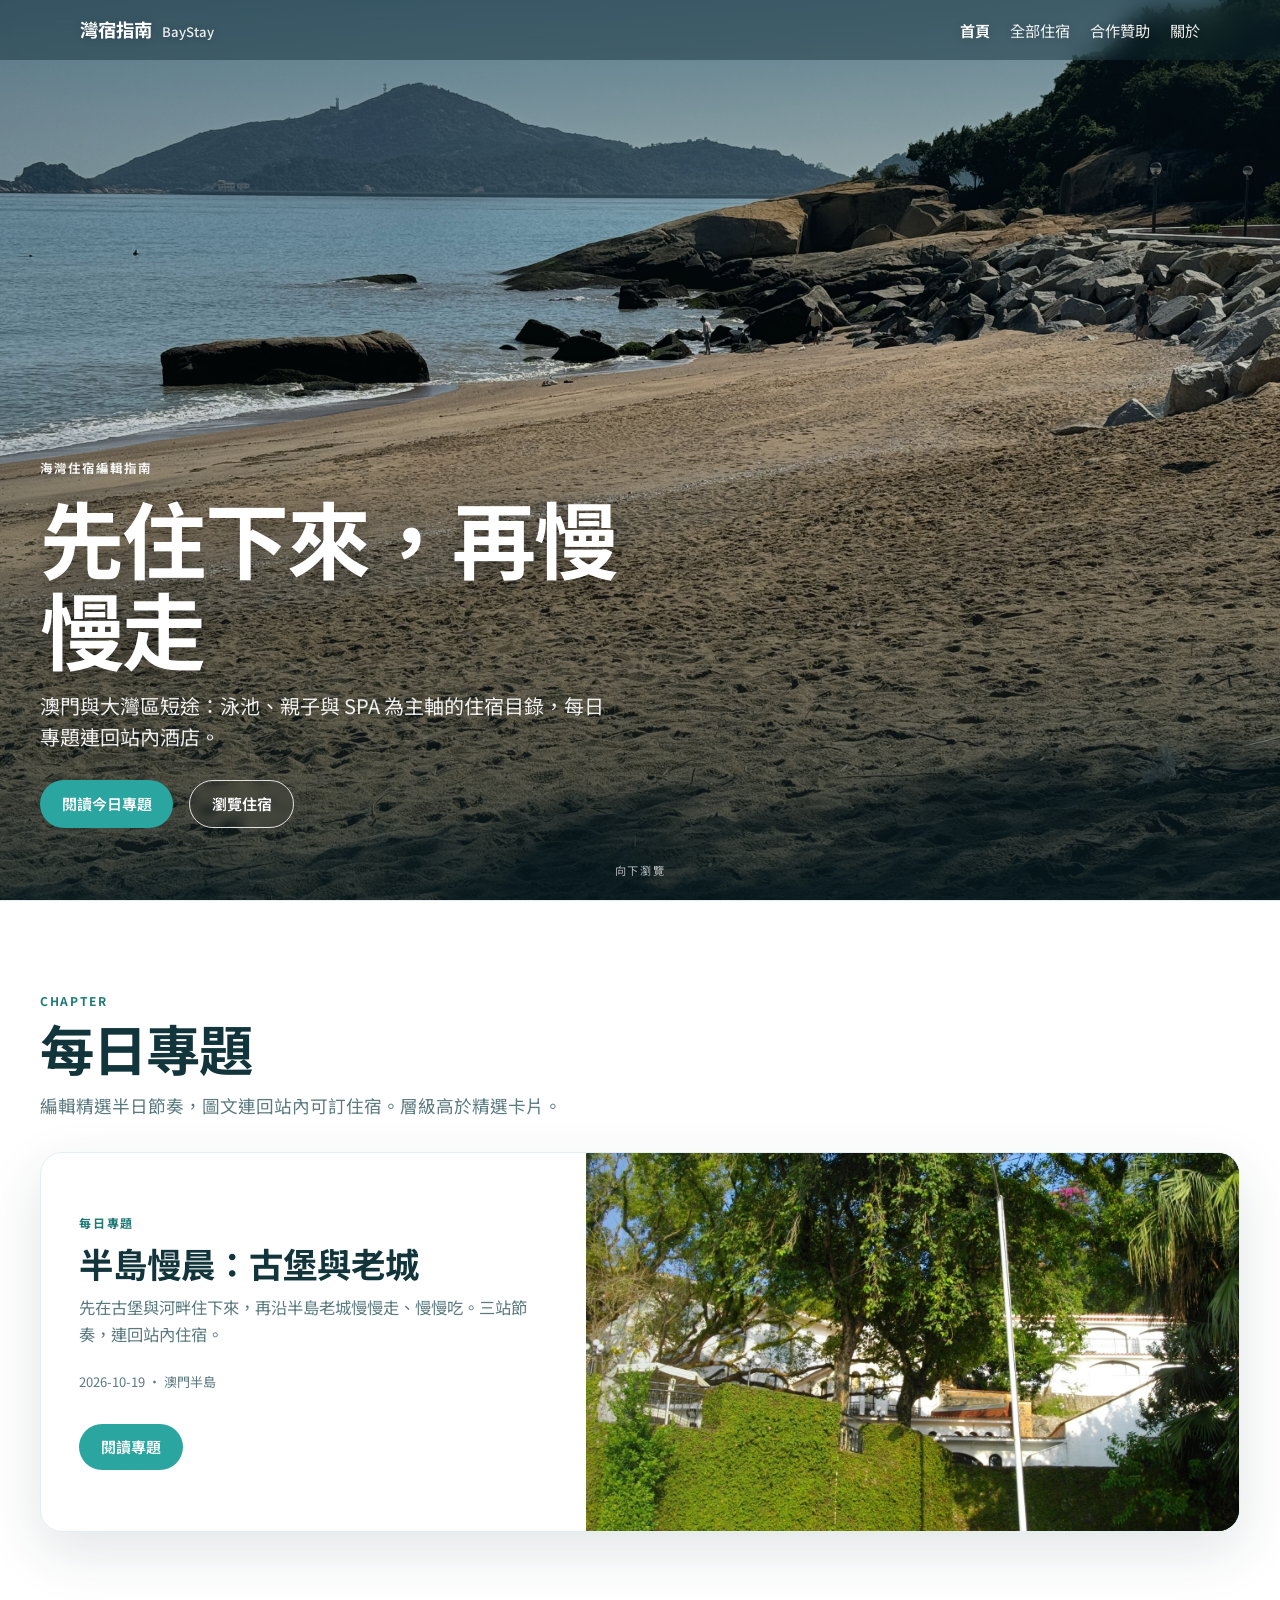
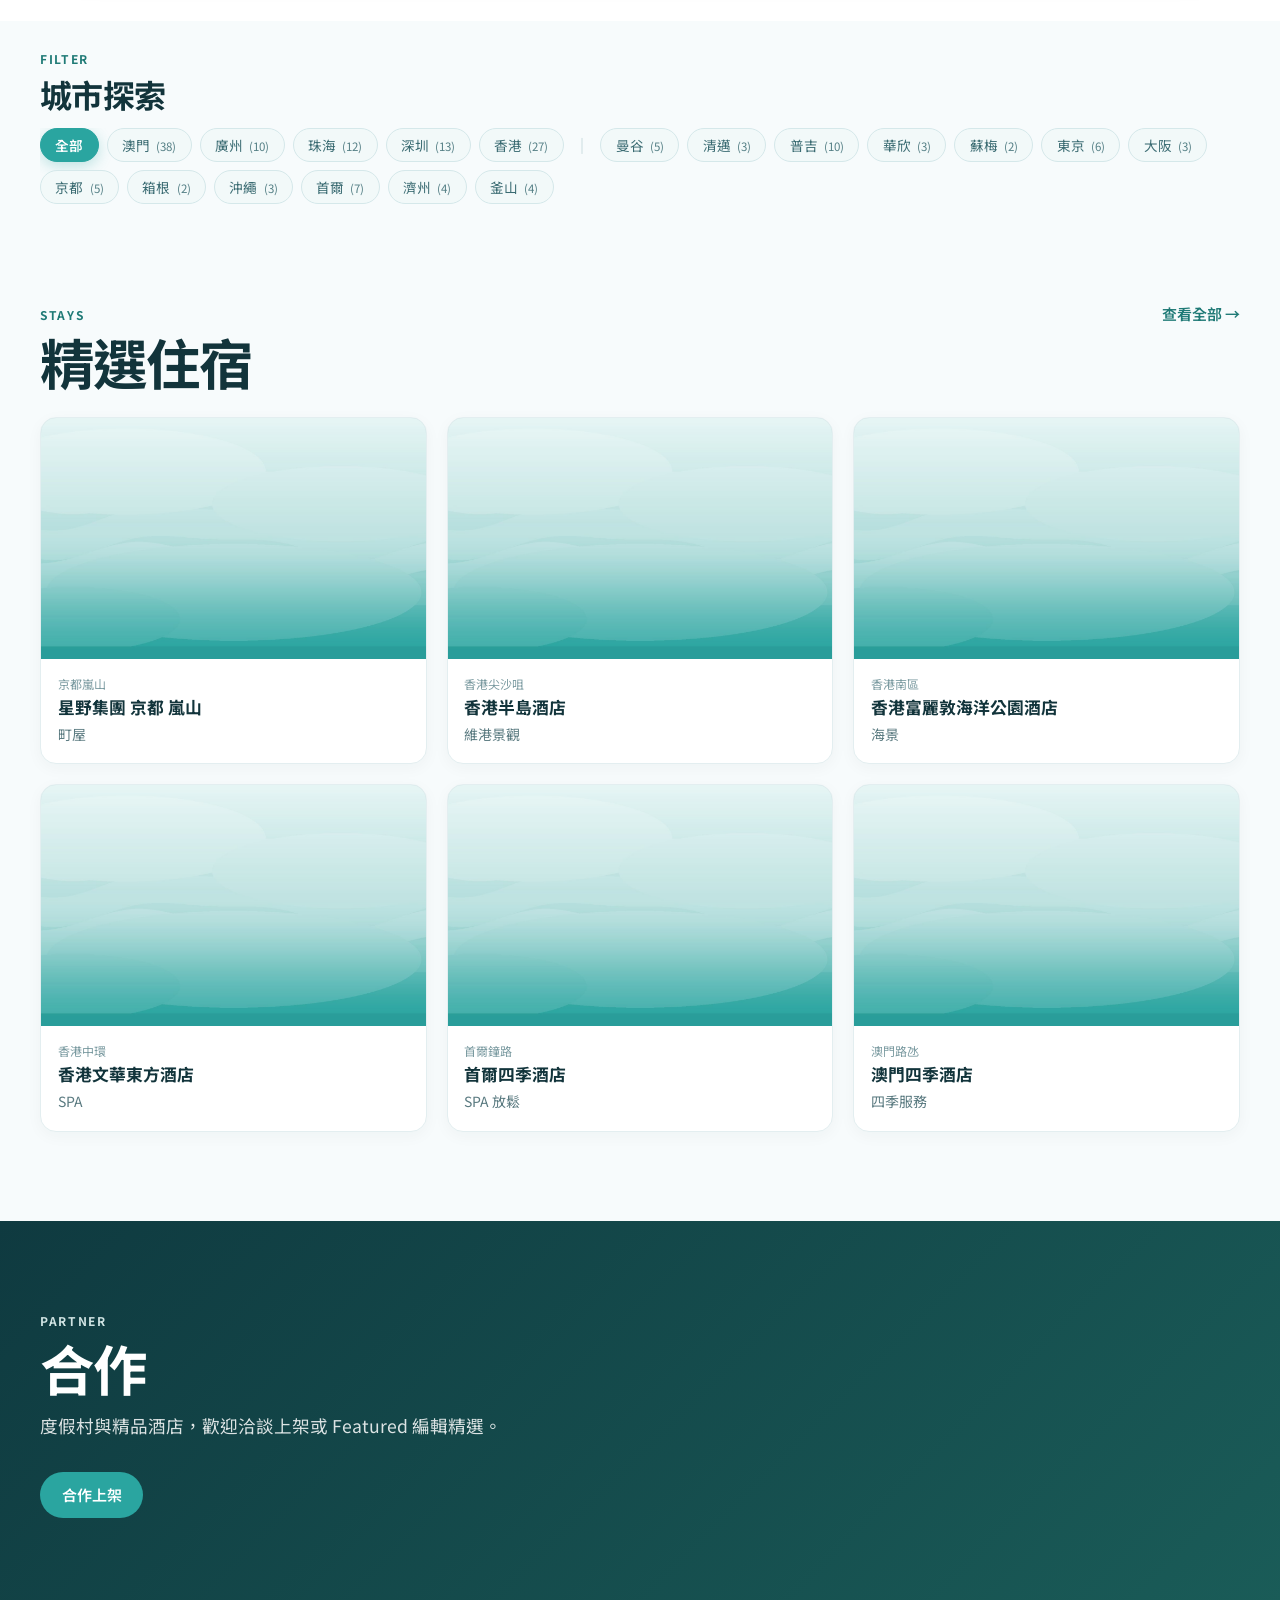
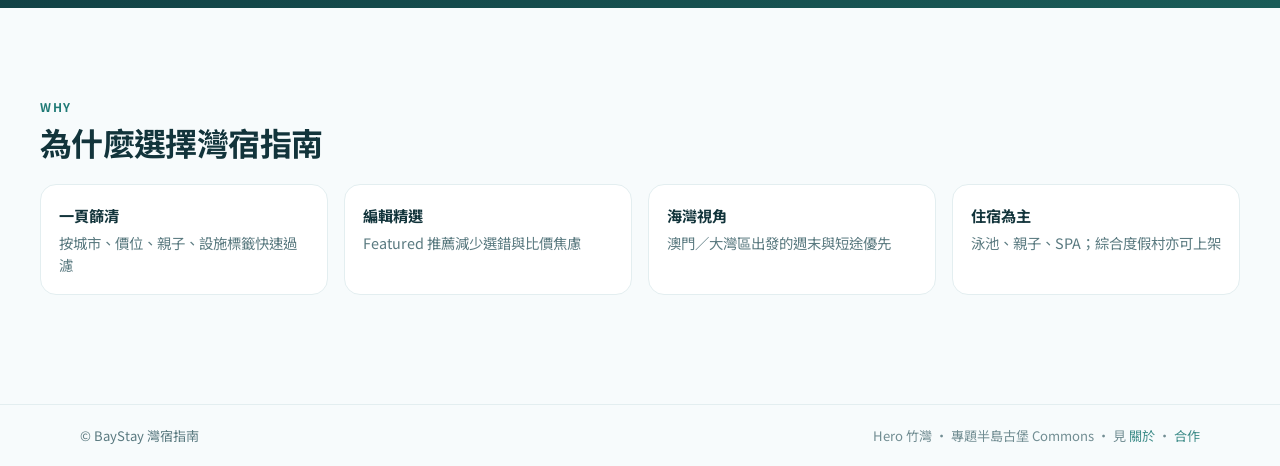
==== baystay/index.html @ 58284ced "baystay: peninsula slow morning daily topic (CACHE 20261019p) Point the homepage daily topic at the " ====
<!DOCTYPE html>
<html lang="zh-Hant">
<head>
  <meta charset="utf-8" />
  <meta name="viewport" content="width=device-width, initial-scale=1" />
  <title>灣宿指南 BayStay｜從海灣出發，住進亞洲的清涼</title>
  <meta name="description" content="大灣區與亞洲熱門度假村／酒店目錄。聚焦泳池、親子、SPA 與放鬆。每日專題連回站內住宿。" />
  <link rel="stylesheet" href="assets/style.css?v=20261019p" />
</head>
<body>
  <!-- LN editorial v1 · design/ln-editorial-v1 · Soft PASS stack 0.92/0.93/0.94 · no preview banner -->

  <header class="site-header site-header--hero">
    <div class="wrap inner">
      <a class="logo" href="index.html">灣宿指南 <span>BayStay</span></a>
      <nav class="nav" aria-label="主導航">
        <a class="active" href="index.html">首頁</a>
        <a href="listings.html">全部住宿</a>
        <a href="partner.html">合作贊助</a>
        <a href="about.html">關於</a>
      </nav>
    </div>
  </header>

  <main>
    <!-- 1. Full-bleed Hero · 竹灣 hero-home.jpg -->
    <section class="ln-hero" aria-label="首頁 Hero">
      <div class="inner">
        <p class="eyebrow">海灣住宿編輯指南</p>
        <h1>先住下來，再慢慢走</h1>
        <p class="sub">澳門與大灣區短途：泳池、親子與 SPA 為主軸的住宿目錄，每日專題連回站內酒店。</p>
        <div class="ctas">
          <a class="btn-primary" href="#daily-topic">閱讀今日專題</a>
          <a class="btn-ghost-light" href="listings.html">瀏覽住宿</a>
        </div>
      </div>
      <span class="scroll-hint" aria-hidden="true">向下瀏覽</span>
    </section>

    <!-- 2. 每日專題 — larger than Featured · peninsula fort media -->
    <section class="ln-chapter chapter-topic motion-reveal" id="daily-topic" aria-label="每日專題">
      <div class="wrap-ln">
        <p class="chapter-kicker">CHAPTER</p>
        <h2 class="chapter-title">每日專題</h2>
        <p class="chapter-lead">編輯精選半日節奏，圖文連回站內可訂住宿。層級高於精選卡片。</p>
        <a class="topic-stage" href="features/2026-10-19-peninsula-slow-morning.html">
          <div class="copy">
            <p class="eyebrow">每日專題</p>
            <h3>半島慢晨：古堡與老城</h3>
            <p class="lead">先在古堡與河畔住下來，再沿半島老城慢慢走、慢慢吃。三站節奏，連回站內住宿。</p>
            <p class="meta">2026-10-19 · 澳門半島</p>
            <div class="cta-row"><span class="btn-primary" style="pointer-events:none">閱讀專題</span></div>
          </div>
          <div class="media" role="img" aria-label="專題封面 · 聖地牙哥古堡 16:9" style="background-image:url('assets/features/peninsula-fort-16x9.jpg')"></div>
        </a>
      </div>
    </section>

    <!-- 3. City chips — secondary -->
    <section class="ln-chapter chapter-cities motion-reveal" aria-label="城市探索">
      <div class="wrap-ln">
        <p class="chapter-kicker">FILTER</p>
        <h2 class="chapter-title" style="font-size:clamp(1.5rem,3vw,2rem);margin-bottom:1rem">城市探索</h2>
        <div id="city-chips" class="chips chip-row" aria-label="城市篩選"></div>
      </div>
    </section>

    <!-- 4. 精選住宿 -->
    <section class="ln-chapter chapter-featured motion-reveal" aria-label="精選住宿">
      <div class="wrap-ln">
        <div class="section-head-row">
          <div>
            <p class="chapter-kicker">STAYS</p>
            <h2 class="chapter-title" style="margin-bottom:0">精選住宿</h2>
          </div>
          <a href="listings.html">查看全部 →</a>
        </div>
        <div id="featured" class="feat-grid"><p class="empty">載入中…</p></div>
      </div>
    </section>

    <!-- 5. 合作 -->
    <section class="ln-chapter chapter-partner motion-reveal" aria-label="合作">
      <div class="wrap-ln">
        <p class="chapter-kicker">PARTNER</p>
        <h2 class="chapter-title">合作</h2>
        <p class="chapter-lead">度假村與精品酒店，歡迎洽談上架或 Featured 編輯精選。</p>
        <a class="btn-primary" href="partner.html">合作上架</a>
      </div>
    </section>

    <!-- 6. Value -->
    <section class="ln-chapter chapter-value motion-reveal" aria-label="為什麼選擇灣宿指南">
      <div class="wrap-ln">
        <p class="chapter-kicker">WHY</p>
        <h2 class="chapter-title" style="font-size:clamp(1.5rem,3vw,2rem)">為什麼選擇灣宿指南</h2>
        <div class="value-grid">
          <div class="value-item"><strong>一頁篩清</strong>按城市、價位、親子、設施標籤快速過濾</div>
          <div class="value-item"><strong>編輯精選</strong>Featured 推薦減少選錯與比價焦慮</div>
          <div class="value-item"><strong>海灣視角</strong>澳門／大灣區出發的週末與短途優先</div>
          <div class="value-item"><strong>住宿為主</strong>泳池、親子、SPA；綜合度假村亦可上架</div>
        </div>
      </div>
    </section>
  </main>

  <footer class="site-footer">
    <div class="wrap inner">
      <span>© BayStay 灣宿指南</span>
      <span class="credit">Hero 竹灣 · 專題半島古堡 Commons · 見 <a href="about.html">關於</a> · <a href="partner.html">合作</a></span>
    </div>
  </footer>

  <script src="assets/common.js?v=20261019p"></script>
  <script>
    if (typeof initMotionReveal === "function") initMotionReveal();

    let allFeatured = [];
    let cityKey = "";

    function renderFeatured() {
      let rows = allFeatured.slice();
      if (cityKey) rows = rows.filter((l) => matchesCityChip(l, cityKey));
      const el = document.getElementById("featured");
      if (!rows.length) {
        el.innerHTML = cityKey === "guangzhou"
          ? '<p class="empty">廣州尚無上架住宿，敬請期待</p>'
          : '<p class="empty">此城市暫無精選，試試「全部」或<a href="listings.html">瀏覽全部住宿</a></p>';
        return;
      }
      const htmlFn = typeof featCardHTML === "function" ? featCardHTML : cardHTML;
      el.innerHTML = rows.slice(0, 6).map(htmlFn).join("");
      if (typeof hydrateCardImages === "function") hydrateCardImages(el);
      // Cards stay visible; chapter .motion-reveal covers section — no re-play on chip filter
    }

    function paintChips(counts) {
      renderCityChips(document.getElementById("city-chips"), {
        active: cityKey,
        counts: counts,
        showCounts: true,
        onSelect: function (k) {
          cityKey = k;
          paintChips(counts);
          renderFeatured();
        },
      });
    }

    loadListings()
      .then(function (data) {
        var listings = data.listings;
        allFeatured = listings
          .filter(function (l) { return l.featured; })
          .sort(function (a, b) { return (b.editor_score || 0) - (a.editor_score || 0); });
        var counts = (typeof countByCityKey === "function" ? countByCityKey : window.countByCityKey)(listings);
        paintChips(counts);
        renderFeatured();
      })
      .catch(function (e) {
        document.getElementById("featured").innerHTML =
          '<p class="error">' + escapeHtml(e.message) + "</p>";
      });
  </script>
</body>
</html>
---- baystay/assets/style.css ----
@import url("https://fonts.googleapis.com/css2?family=Noto+Sans+TC:wght@400;500;600;700&display=swap");

:root {
  --bg: #f7fbfc;
  --surface: #ffffff;
  --ink: #12343b;
  --muted: #5a7a80;
  --teal: #2aa5a0;
  --teal-soft: #e6f6f5;
  --chip-bg: #f2f9f9;
  --chip-border: #d5e8ea;
  --chip-text: #3a6b72;
  --border: #e3eef0;
  --city: #7a9aa0;
  --featured: #2aa5a0;
  --radius: 16px;
  --radius-lg: 22px;
  --shadow: 0 4px 16px rgba(18, 52, 59, 0.04);
  --shadow-panel: 0 16px 48px rgba(18, 52, 59, 0.12);
  --shadow-filter: 0 6px 24px rgba(18, 52, 59, 0.05);
  --shadow-hover: 0 12px 32px rgba(18, 52, 59, 0.10);
  --teal-text: #1F7A76;
  --max: 1120px;
  --ln-max: 1200px;
  --font: "Noto Sans TC", "PingFang TC", "Microsoft JhengHei", system-ui, sans-serif;
  /* LN motion tokens (MOTION Soft PASS 0.93) */
  --motion-fast: 100ms;
  --motion-chip: 180ms;
  --motion-lift: 280ms;
  --motion-reveal: 480ms;
  --motion-fade: 400ms;
  --ease-out: cubic-bezier(.25, .1, .25, 1);
  --lift-y: -8px;
  --lift-y-btn: -2px;
  --reveal-y: 16px;
  --reveal-stagger: 80ms;
  --focus-ring: 2px solid var(--teal);
  /* A-dark alt (unused; no switcher UI)
  --a-bg: #0b1c20; --a-ink: #e8f4f5; --a-teal: #3ec4be;
  */
}

* { box-sizing: border-box; }
html { scroll-behavior: smooth; }
body {
  margin: 0;
  font-family: var(--font);
  background: var(--bg);
  color: var(--ink);
  line-height: 1.6;
  min-height: 100vh;
  display: flex;
  flex-direction: column;
}

a { color: var(--teal-text); text-decoration: none; }
a:hover { text-decoration: underline; }

.wrap {
  width: min(100% - 2rem, var(--max));
  margin-inline: auto;
}

/* —— Header —— */
.site-header {
  background: var(--surface);
  border-bottom: 1px solid var(--border);
  position: sticky;
  top: 0;
  z-index: 40;
}
.site-header.site-header--hero {
  position: absolute;
  left: 0; right: 0;
  background: rgba(10, 40, 48, 0.42);
  border-bottom: none;
  backdrop-filter: blur(12px);
  -webkit-backdrop-filter: blur(12px);
}
.site-header.site-header--hero .logo { color: #fff; text-shadow: 0 1px 8px rgba(0,0,0,.2); }
.site-header.site-header--hero .logo span { color: rgba(255,255,255,.9); }
.site-header.site-header--hero .nav a { color: rgba(255,255,255,.92); text-shadow: 0 1px 8px rgba(0,0,0,.2); }
.site-header.site-header--hero .nav a:hover,
.site-header.site-header--hero .nav a.active { color: #fff; }

.site-header .inner {
  display: flex;
  align-items: center;
  justify-content: space-between;
  gap: 1rem;
  padding: 0.95rem 0;
  flex-wrap: wrap;
}
.logo {
  font-weight: 700;
  font-size: 1.15rem;
  color: var(--ink);
  text-decoration: none;
}
.logo:hover { text-decoration: none; }
.logo span {
  color: var(--teal);
  font-weight: 500;
  font-size: 0.82rem;
  margin-left: 0.4rem;
}
.nav { display: flex; gap: 1.25rem; flex-wrap: wrap; font-size: 0.95rem; }
.nav a { color: var(--muted); text-decoration: none; }
.nav a:hover, .nav a.active { color: var(--teal); font-weight: 600; }

/* —— Home hero —— */
.hero-ocean {
  position: relative;
  color: #fff;
  background:
    linear-gradient(180deg, rgba(10, 40, 48, 0.55) 0%, rgba(10, 40, 48, 0.25) 45%, rgba(10, 40, 48, 0.62) 100%),
    url("hero-home.jpg") center/cover no-repeat;
  padding: 7.5rem 0 3.5rem;
  min-height: 380px;
  display: flex;
  flex-direction: column;
  justify-content: flex-end;
}
.hero-ocean h1 {
  font-size: clamp(1.75rem, 4.2vw, 2.6rem);
  font-weight: 700;
  line-height: 1.25;
  margin: 0 0 0.65rem;
  max-width: 42rem;
}
.hero-ocean .sub {
  font-size: 1.05rem;
  opacity: 0.93;
  max-width: 36rem;
  margin: 0 0 1.25rem;
  line-height: 1.65;
}
.hero-actions { display: flex; gap: 0.75rem; flex-wrap: wrap; align-items: center; }

.btn {
  display: inline-block;
  padding: 0.7rem 1.4rem;
  border-radius: 999px;
  font-weight: 600;
  font-size: 0.95rem;
  border: none;
  cursor: pointer;
  text-decoration: none;
  font-family: inherit;
  transition: transform 200ms ease, box-shadow 200ms ease, opacity 200ms ease;
}
.btn:hover { text-decoration: none; opacity: 0.94; }
.btn-primary {
  display: inline-flex; align-items: center; justify-content: center;
  background: var(--teal); color: #fff;
  padding: 0.7rem 1.35rem; border-radius: 999px;
  font-weight: 600; font-size: 0.9375rem; border: none;
  text-decoration: none; font-family: inherit; cursor: pointer;
  transition: transform 200ms ease, box-shadow 200ms ease, filter 200ms ease;
}
.btn.btn-primary { padding: 0.7rem 1.4rem; }
.btn-primary:hover {
  transform: translateY(-2px);
  box-shadow: 0 8px 20px rgba(42, 165, 160, 0.35);
  opacity: 1;
}
.btn-primary:active { transform: scale(0.98); }
.btn:focus-visible,
.chip:focus-visible,
.card a:focus-visible,
.card:focus-visible {
  outline: 2px solid var(--teal);
  outline-offset: 2px;
}
.btn-ghost {
  background: var(--surface);
  color: var(--ink);
  border: 1px solid var(--border);
}
.btn-ghost-light {
  background: rgba(255, 255, 255, 0.18);
  color: #fff;
  border: 1px solid rgba(255, 255, 255, 0.55);
  backdrop-filter: blur(4px);
}

/* Floating filter panel under hero */
.panel-float {
  margin: -2rem auto 0;
  position: relative;
  z-index: 5;
  background: var(--surface);
  border-radius: var(--radius-lg);
  padding: 1.35rem 1.4rem 1.5rem;
  box-shadow: var(--shadow-panel);
  width: min(100% - 2rem, var(--max));
}

/* Sections */
.section { padding: 1.5rem 0 2.5rem; }
.section-head {
  display: flex;
  align-items: baseline;
  justify-content: space-between;
  gap: 1rem;
  margin-bottom: 1rem;
}
.section-head h2 { margin: 0; font-size: 1.15rem; font-weight: 700; }
.section-head a { font-size: 0.9rem; font-weight: 500; color: var(--teal-text); }

.hrow {
  display: flex;
  justify-content: space-between;
  align-items: flex-end;
  gap: 1rem;
  flex-wrap: wrap;
  margin-bottom: 1.1rem;
}
.hrow h1 { margin: 0; font-size: clamp(1.5rem, 3vw, 1.75rem); font-weight: 700; }
.hrow p { margin: 0.25rem 0 0; font-size: 0.95rem; color: var(--muted); }
.count { font-size: 0.9rem; color: var(--teal); font-weight: 600; }

/* City chips */
.chips {
  display: flex;
  flex-wrap: wrap;
  gap: 0.5rem;
  align-items: center;
  margin-bottom: 0.85rem;
}
.chip {
  border: 1px solid var(--chip-border);
  background: var(--chip-bg);
  padding: 0.45rem 0.9rem;
  border-radius: 999px;
  font-size: 0.85rem;
  color: var(--chip-text);
  font-family: inherit;
  cursor: pointer;
  line-height: 1.3;
  /* M1 chip spring OFF — color/border only */
  transition: background var(--motion-chip) ease, color var(--motion-chip) ease, border-color var(--motion-chip) ease, box-shadow var(--motion-chip) ease;
}
.chip:hover { border-color: var(--teal); color: var(--teal-text); }
.chip.on,
.chip.is-active {
  background: var(--teal);
  color: #fff;
  border-color: var(--teal);
  font-weight: 600;
  box-shadow: 0 4px 14px rgba(42, 165, 160, 0.28);
  transform: none;
}
.chip:active { transform: scale(0.98); }
.chip.on:active,
.chip.is-active:active { transform: scale(0.98); }
.chip .chip-n {
  font-size: 0.72rem;
  opacity: 0.85;
  margin-left: 0.2rem;
}
.chip-sep { color: #b7ced2; margin: 0 0.15rem; user-select: none; }

/* Filter bar */
.filter-bar {
  background: var(--surface);
  border: 1px solid var(--border);
  border-radius: 18px;
  padding: 1rem 1.1rem;
  margin-bottom: 1.1rem;
  box-shadow: var(--shadow-filter);
}
.filters {
  display: flex;
  gap: 0.75rem;
  flex-wrap: wrap;
  align-items: center;
}
.filters label {
  display: flex;
  flex-direction: column;
  gap: 0.25rem;
  font-size: 0.78rem;
  color: var(--muted);
  font-weight: 600;
}
.filters select {
  appearance: none;
  border: 1px solid var(--chip-border);
  background: var(--bg);
  border-radius: 10px;
  padding: 0.5rem 0.75rem;
  font-size: 0.88rem;
  color: var(--ink);
  font-family: inherit;
  min-width: 120px;
}
.filter-check {
  flex-direction: row !important;
  align-items: center !important;
  gap: 0.45rem !important;
  margin-top: 1.15rem;
  font-size: 0.88rem !important;
  color: var(--chip-text) !important;
  font-weight: 500 !important;
}
.filter-check input { accent-color: var(--teal); }
.results-count { color: var(--teal); font-size: 0.9rem; font-weight: 600; margin-bottom: 0.85rem; }

/* Cards */
.cards {
  display: grid;
  grid-template-columns: repeat(auto-fill, minmax(260px, 1fr));
  gap: 1rem;
}
.card {
  background: var(--surface);
  border: 1px solid var(--border);
  border-radius: var(--radius);
  overflow: hidden;
  box-shadow: var(--shadow);
  display: flex;
  flex-direction: column;
  transition: transform 280ms ease, box-shadow 280ms ease, border-color 280ms ease;
  text-decoration: none;
  color: inherit;
}
.card:hover {
  border-color: #c5e8e5;
  box-shadow: var(--shadow-hover);
  text-decoration: none;
}
@media (hover: hover) and (pointer: fine) {
  .card:hover {
    transform: translateY(-8px);
    box-shadow: var(--shadow-hover);
  }
}
.card-img {
  height: 148px;
  background-size: cover;
  background-position: center;
  background-color: #d5e8ea;
  flex-shrink: 0;
  opacity: 0;
  transition: opacity 400ms ease;
}
.card-img.is-loaded { opacity: 1; }
.card-body { padding: 0.75rem 0.9rem 1rem; display: flex; flex-direction: column; gap: 0.2rem; flex: 1; }
.card .tag {
  font-size: 0.7rem;
  color: var(--teal);
  font-weight: 700;
  letter-spacing: 0.08em;
}
.card .city-label {
  font-size: 0.7rem;
  color: var(--city);
  font-weight: 600;
}
.card h3 { margin: 0.15rem 0 0.1rem; font-size: 0.98rem; font-weight: 600; color: var(--ink); line-height: 1.35; }
.card h3 a { color: inherit; text-decoration: none; }
.card h3 a:hover { color: var(--teal); }
.card .en { color: var(--muted); font-size: 0.78rem; }
.card .meta { font-size: 0.8rem; color: var(--muted); }
.card .one-liner { font-size: 0.82rem; color: var(--muted); margin: 0.2rem 0 0; flex: 1; }
.badge-row { display: flex; flex-wrap: wrap; gap: 0.3rem; margin-top: 0.35rem; }
.badge {
  font-size: 0.68rem;
  padding: 0.12rem 0.45rem;
  border-radius: 999px;
  background: var(--teal-soft);
  color: var(--teal);
  font-weight: 600;
}
.badge.featured { background: var(--teal-soft); color: var(--teal); }
.badge.tier { background: #f0f5f6; color: var(--muted); }

/* Detail */
.detail {
  background: var(--surface);
  border: 1px solid var(--border);
  border-radius: var(--radius);
  overflow: hidden;
  box-shadow: var(--shadow);
  max-width: 680px;
}
.detail-hero {
  height: 220px;
  background-size: cover;
  background-position: center;
  background-color: #d5e8ea;
}
.detail-body { padding: 1.35rem 1.5rem 1.5rem; }
.detail h1 { margin: 0.35rem 0 0.2rem; font-size: 1.45rem; }
.detail .en { color: var(--muted); margin-bottom: 0.75rem; }
.detail dl {
  display: grid;
  grid-template-columns: 7rem 1fr;
  gap: 0.5rem 1rem;
  margin: 1rem 0;
}
.detail dt { color: var(--muted); font-size: 0.9rem; }
.detail dd { margin: 0; }
.policy-note {
  background: var(--teal-soft);
  border-radius: 10px;
  padding: 0.75rem 1rem;
  font-size: 0.9rem;
  margin: 1rem 0;
}

/* Prose */
.prose {
  background: var(--surface);
  border: 1px solid var(--border);
  border-radius: var(--radius);
  padding: 1.5rem 1.75rem;
  max-width: 720px;
  box-shadow: var(--shadow);
}
.prose h1 { margin-top: 0; }
.prose h2 { font-size: 1.1rem; margin-top: 1.5rem; color: var(--ink); }
.prose table { width: 100%; border-collapse: collapse; font-size: 0.9rem; }
.prose th, .prose td { border: 1px solid var(--border); padding: 0.5rem 0.65rem; text-align: left; }
.prose th { background: var(--chip-bg); }
.prose ul { padding-left: 1.2rem; }

.value-grid {
  display: grid;
  grid-template-columns: repeat(auto-fit, minmax(200px, 1fr));
  gap: 0.75rem;
  margin: 1.25rem 0;
}
.value-item {
  background: var(--surface);
  border: 1px solid var(--border);
  border-radius: var(--radius);
  padding: 1rem;
  box-shadow: var(--shadow);
}
.value-item strong { display: block; margin-bottom: 0.25rem; color: var(--teal); }

/* Footer */
.site-footer {
  margin-top: auto;
  border-top: 1px solid var(--border);
  padding: 1.25rem 0;
  font-size: 0.82rem;
  color: var(--muted);
}
.site-footer .inner {
  display: flex;
  flex-wrap: wrap;
  gap: 0.5rem 1.5rem;
  justify-content: space-between;
}
.credit { opacity: 0.85; }

.empty {
  color: var(--muted);
  padding: 2.5rem 1rem;
  text-align: center;
  background: var(--surface);
  border: 1px dashed var(--border);
  border-radius: var(--radius);
}
.error { color: #a33; padding: 1rem; background: #fdf0f0; border-radius: 8px; }

.note-center {
  margin-top: 1rem;
  font-size: 0.78rem;
  color: #8aa0a5;
  text-align: center;
}

@media (max-width: 640px) {
  .hero-ocean { padding: 6rem 0 2.75rem; min-height: 320px; }
  .panel-float { margin-top: -1.5rem; padding: 1rem; }
  .card-img { height: 140px; }
  .detail-hero { height: 180px; }
  .detail dl { grid-template-columns: 1fr; gap: 0.15rem; }
  .detail dt { margin-top: 0.5rem; }
  .nav { gap: 0.75rem; font-size: 0.88rem; }
}


/* highlights */
.card-highlights, .highlights {
  list-style: none;
  margin: 8px 0 0;
  padding: 0;
  display: flex;
  flex-wrap: wrap;
  gap: 6px;
}
.card-highlights li, .highlights li {
  font-size: 11px;
  color: #3A6B72;
  background: #F2F9F9;
  border: 1px solid #D5E8EA;
  border-radius: 999px;
  padding: 4px 10px;
}
.highlights {
  margin: 12px 0 16px;
  gap: 8px;
}
.highlights li {
  font-size: 13px;
  padding: 6px 12px;
  color: #12343B;
}


.card-food, .detail-food {
  margin: 8px 0 0;
  font-size: 12px;
  color: #5A7A80;
  line-height: 1.45;
}
.card-food .food-label, .detail-food strong {
  color: #2AA5A0;
  font-weight: 600;
  margin-right: 4px;
}
.detail-food {
  font-size: 14px;
  margin: 10px 0 14px;
}


/* —— Soft Lift P0 extras —— */
.booking-cta-stack {
  display: flex;
  flex-direction: column;
  align-items: flex-start;
  gap: 0.5rem;
  margin: 1rem 0 0;
}
.booking-fallback-link {
  font-size: 0.875rem;
  font-weight: 500;
  color: var(--teal-text);
  text-decoration: underline;
  text-underline-offset: 0.15em;
}
.booking-fallback-link:hover { color: #165e5a; }

/* Homepage topic slot (legacy text slot; superseded by .topic-hero-zone) */
.topic-slot {
  width: min(100% - 2rem, var(--max));
  margin: 2rem auto 0.5rem;
  padding: 1.35rem 1.4rem 1.4rem;
  background: var(--surface);
  border: 1px solid var(--border);
  border-radius: var(--radius-lg);
  box-shadow: var(--shadow);
  display: grid;
  grid-template-columns: 1fr auto;
  gap: 1rem 1.5rem;
  align-items: center;
}
.topic-slot .eyebrow {
  grid-column: 1 / -1;
  margin: 0;
  font-size: 0.72rem;
  font-weight: 700;
  letter-spacing: 0.12em;
  color: var(--teal-text);
}
.topic-slot .topic-copy h2 {
  margin: 0 0 0.4rem;
  font-size: clamp(1.05rem, 2.4vw, 1.28rem);
  font-weight: 700;
  line-height: 1.35;
  color: var(--ink);
}
.topic-slot .topic-copy h2 a {
  color: inherit;
  text-decoration: none;
}
.topic-slot .topic-copy h2 a:hover { color: var(--teal-text); }
.topic-slot .lead {
  margin: 0;
  font-size: 0.9rem;
  color: var(--muted);
  line-height: 1.6;
  max-width: 36rem;
}
.topic-slot .topic-actions {
  display: flex;
  flex-direction: column;
  align-items: flex-end;
  gap: 0.45rem;
}
.topic-slot .topic-actions .date {
  font-size: 0.75rem;
  color: var(--city);
  font-weight: 600;
}
.partner-strip { margin-top: 1.75rem; }

@media (max-width: 640px) {
  .topic-slot {
    grid-template-columns: 1fr;
    margin-top: 1.5rem;
    padding: 1.15rem 1.1rem 1.2rem;
  }
  .topic-slot .topic-actions {
    align-items: flex-start;
    flex-direction: row;
    flex-wrap: wrap;
    justify-content: space-between;
    width: 100%;
  }
  .chips {
    flex-wrap: nowrap;
    overflow-x: auto;
    -webkit-overflow-scrolling: touch;
    padding-bottom: 0.25rem;
  }
}

@media (max-width: 480px) {
  .chips {
    flex-wrap: nowrap;
    overflow-x: auto;
  }
}



/* —— Topic hero zone (Soft PASS 專題大專區 · Hero → topic → chips＋Featured) —— */
.topic-hero-zone {
  width: min(100% - 2rem, var(--max));
  margin: -2.25rem auto 0;
  position: relative;
  z-index: 4;
}
.topic-hero-zone .zone-label {
  margin: 0 0 0.55rem;
  font-size: 0.72rem;
  font-weight: 700;
  letter-spacing: 0.12em;
  color: var(--teal-text);
}
.topic-editorial {
  display: grid;
  grid-template-columns: 1fr 1.15fr;
  gap: 0;
  background: var(--surface);
  border: 1px solid var(--border);
  border-radius: var(--radius-lg);
  overflow: hidden;
  box-shadow: 0 16px 48px rgba(18, 52, 59, 0.12);
  text-decoration: none;
  color: inherit;
  transition: transform 280ms ease, box-shadow 280ms ease;
  min-height: 320px;
}
.topic-editorial:hover { text-decoration: none; color: inherit; }
@media (hover: hover) and (pointer: fine) {
  .topic-editorial:hover {
    transform: translateY(-8px);
    box-shadow: var(--shadow-hover);
  }
}
.topic-editorial .copy {
  padding: 1.85rem 1.75rem 1.95rem;
  display: flex;
  flex-direction: column;
  justify-content: center;
  gap: 0.55rem;
  min-height: 280px;
  order: 1;
}
.topic-editorial .eyebrow {
  margin: 0;
  font-size: 0.72rem;
  font-weight: 700;
  letter-spacing: 0.12em;
  color: var(--teal-text);
}
.topic-editorial h2 {
  margin: 0;
  font-size: clamp(1.35rem, 3.2vw, 1.85rem);
  font-weight: 700;
  line-height: 1.3;
  color: var(--ink);
}
.topic-editorial .lead {
  margin: 0;
  font-size: 0.95rem;
  color: var(--muted);
  line-height: 1.65;
  max-width: 28rem;
}
.topic-editorial .meta-row {
  display: flex;
  flex-wrap: wrap;
  align-items: center;
  gap: 0.75rem 1rem;
  margin-top: 0.45rem;
}
.topic-editorial .date-chip {
  display: inline-block;
  font-size: 0.75rem;
  font-weight: 600;
  color: var(--chip-text);
  background: var(--chip-bg);
  border: 1px solid var(--chip-border);
  border-radius: 999px;
  padding: 0.28rem 0.75rem;
}
.topic-editorial .btn {
  align-self: flex-start;
  white-space: nowrap;
  font-size: 0.9rem;
  padding: 0.65rem 1.35rem;
  transition: transform 200ms ease, box-shadow 200ms ease;
}
.topic-editorial .btn:focus-visible {
  outline: 2px solid var(--teal);
  outline-offset: 3px;
}
@media (hover: hover) and (pointer: fine) {
  .topic-editorial .btn:hover {
    transform: translateY(-2px);
    box-shadow: 0 6px 16px rgba(42, 165, 160, 0.35);
    text-decoration: none;
  }
}
.topic-editorial .media {
  position: relative;
  min-height: 300px;
  order: 2;
  background: #d5e8ea center/cover no-repeat;
  background-image: url("features/chelsea-garden-16x9.jpg");
}
.topic-editorial .media::after {
  content: "";
  position: absolute;
  inset: 0;
  background: linear-gradient(90deg, rgba(255,255,255,.1) 0%, transparent 40%);
  pointer-events: none;
}

/* Featured panel after topic zone (no negative pull under hero) */
.panel-float.panel-float--featured {
  margin-top: 1.75rem;
  z-index: 3;
}

@media (max-width: 800px) {
  .topic-hero-zone { margin-top: -1.5rem; }
  .topic-editorial { grid-template-columns: 1fr; min-height: 0; }
  .topic-editorial .media {
    min-height: 200px;
    order: -1;
    aspect-ratio: 16 / 9;
  }
  .topic-editorial .copy {
    order: 1;
    min-height: 0;
    padding: 1.25rem 1.2rem 1.4rem;
  }
  .topic-editorial .btn {
    width: 100%;
    text-align: center;
    box-sizing: border-box;
  }
  .topic-editorial .meta-row {
    flex-direction: column;
    align-items: stretch;
  }
}
@media (max-width: 640px) {
  .topic-editorial h2 {
    font-size: clamp(1.28rem, 5.5vw, 1.55rem);
  }
  .topic-editorial .lead { font-size: 0.92rem; }
}

/* —— Soft Lift P1: scroll reveal —— */
.motion-reveal {
  opacity: 0;
  transform: translateY(16px);
  transition: opacity 480ms ease, transform 480ms ease;
}
.motion-reveal.is-revealed {
  opacity: 1;
  transform: translateY(0);
}

/* Partner CTA Soft Lift */
.partner-strip .btn,
.partner-strip .btn-ghost {
  transition: transform 200ms ease, box-shadow 200ms ease, opacity 200ms ease, background 200ms ease, border-color 200ms ease;
}
@media (hover: hover) and (pointer: fine) {
  .partner-strip .btn:hover,
  .partner-strip .btn-ghost:hover {
    transform: translateY(-2px);
    box-shadow: 0 8px 20px rgba(42, 165, 160, 0.3);
    opacity: 1;
  }
}
.partner-strip .btn:active,
.partner-strip .btn-ghost:active {
  transform: scale(0.97);
}

@media (prefers-reduced-motion: reduce) {
  html { scroll-behavior: auto; }
  .card,
  .chip,
  .btn,
  .btn-primary,
  .motion-reveal,
  .card-img,
  .partner-strip .btn,
  .partner-strip .btn-ghost,
  .topic-editorial,
  .topic-editorial .btn {
    transition: none !important;
  }
  .card:hover,
  .btn-primary:hover,
  .partner-strip .btn:hover,
  .partner-strip .btn-ghost:hover,
  .topic-editorial:hover,
  .topic-editorial .btn:hover {
    transform: none !important;
  }
  .chip.on {
    transform: none !important;
  }
  .card:hover {
    box-shadow: var(--shadow-hover);
    border-color: #c5e8e5;
  }
  .motion-reveal {
    opacity: 1;
    transform: none;
  }
  .card-img {
    opacity: 1;
  }
}


/* —— LN editorial v1 (B coastal) —— */
.btn-ghost-light {
  display: inline-flex; align-items: center; justify-content: center;
  background: transparent; color: #fff;
  border: 1.5px solid rgba(255,255,255,.85);
  padding: 0.7rem 1.35rem; border-radius: 999px;
  font-weight: 600; font-size: 0.9375rem;
  text-decoration: none; font-family: inherit;
  transition: background 200ms ease, transform 200ms ease;
}
.btn-ghost-light:hover { background: rgba(255,255,255,.12); text-decoration: none; color: #fff; }
@media (hover: hover) and (pointer: fine) {
  .btn-primary:hover { transform: translateY(var(--lift-y-btn)); }
  .btn-primary:active { transform: scale(0.98); }
}

.wrap-ln {
  width: min(100% - 2rem, var(--ln-max));
  margin-inline: auto;
}

/* Full-bleed LN Hero (竹灣 hero-home.jpg) */
.ln-hero {
  position: relative;
  min-height: min(100vh, 920px);
  min-height: 100svh;
  display: flex; align-items: flex-end;
  background:
    linear-gradient(180deg, rgba(8,28,34,.45) 0%, rgba(8,28,34,.15) 40%, rgba(8,28,34,.78) 100%),
    url("hero-home.jpg") center/cover no-repeat;
  color: #fff;
}
.ln-hero .inner {
  width: min(100% - 2.5rem, var(--ln-max));
  margin: 0 auto;
  padding: 6.5rem 0 4.5rem;
}
.ln-hero .eyebrow {
  font-size: 0.78rem; font-weight: 700; letter-spacing: 0.16em;
  opacity: 0.92; margin: 0 0 0.85rem;
}
.ln-hero h1 {
  margin: 0 0 1rem;
  font-size: clamp(2.75rem, 7vw, 5.25rem);
  font-weight: 700; line-height: 1.08; letter-spacing: -0.02em;
  max-width: 12ch;
  text-shadow: 0 2px 24px rgba(0,0,0,.35);
}
.ln-hero .sub {
  margin: 0 0 1.75rem;
  font-size: clamp(1.05rem, 2vw, 1.25rem);
  line-height: 1.55; max-width: 36rem;
  color: rgba(255,255,255,.92);
}
.ln-hero .ctas { display: flex; flex-wrap: wrap; gap: 0.75rem 1rem; }
.ln-hero .scroll-hint {
  position: absolute; bottom: 1.25rem; left: 50%; transform: translateX(-50%);
  font-size: 0.7rem; letter-spacing: 0.14em; opacity: 0.7;
}

.ln-chapter { padding: clamp(3.5rem, 7vw, 6.5rem) 0; }
.chapter-kicker {
  margin: 0 0 0.5rem;
  font-size: 0.75rem; font-weight: 700; letter-spacing: 0.14em;
  color: var(--teal-text);
}
.chapter-title {
  margin: 0 0 0.75rem;
  font-size: clamp(2rem, 4.5vw, 3.4rem);
  font-weight: 700; line-height: 1.12; letter-spacing: -0.02em;
  color: var(--ink);
}
.chapter-lead {
  margin: 0 0 2rem;
  font-size: 1.1rem; color: var(--muted); max-width: 36rem; line-height: 1.65;
}

.chapter-topic {
  background: var(--surface);
  border-top: 1px solid var(--border);
}
.topic-stage {
  display: grid;
  grid-template-columns: minmax(0, 1fr) minmax(0, 1.2fr);
  gap: 0;
  border-radius: var(--radius-lg);
  overflow: hidden;
  border: 1px solid var(--border);
  box-shadow: 0 20px 56px rgba(18, 52, 59, 0.12);
  background: var(--surface);
  text-decoration: none; color: inherit;
  transition: transform var(--motion-lift) var(--ease-out), box-shadow var(--motion-lift) var(--ease-out);
  min-height: 380px;
}
.topic-stage:hover { text-decoration: none; color: inherit; }
@media (hover: hover) and (pointer: fine) {
  .topic-stage:hover {
    transform: translateY(var(--lift-y));
    box-shadow: var(--shadow-hover);
  }
}
.topic-stage .copy {
  padding: clamp(1.75rem, 3vw, 2.75rem);
  display: flex; flex-direction: column; justify-content: center; gap: 0.65rem;
}
.topic-stage .copy .eyebrow {
  margin: 0; font-size: 0.75rem; font-weight: 700; letter-spacing: 0.14em; color: var(--teal-text);
}
.topic-stage .copy h3 {
  margin: 0;
  font-size: clamp(1.55rem, 2.8vw, 2.15rem);
  font-weight: 700; line-height: 1.2;
}
.topic-stage .copy .lead {
  margin: 0; font-size: 1.02rem; color: var(--muted); line-height: 1.65;
}
.topic-stage .copy .meta { font-size: 0.8125rem; color: var(--muted); }
.topic-stage .copy .cta-row { margin-top: 0.5rem; }
.topic-stage .media {
  position: relative; min-height: 320px;
  background: #0a2a30 center/cover no-repeat;
  background-image: url("features/cotai-strip-16x9.jpg");
  overflow: hidden;
}
.topic-stage .media::after {
  content: ""; position: absolute; inset: 0;
  background: linear-gradient(90deg, rgba(18,52,59,.12), transparent 40%);
}
@media (hover: hover) and (pointer: fine) {
  .topic-stage .media { transition: transform var(--motion-lift) var(--ease-out); }
  .topic-stage:hover .media { transform: scale(1.02); }
}

.chapter-cities {
  padding: 1.75rem 0 0.5rem;
  background: var(--bg);
}
.chapter-cities .chip-row,
.chapter-cities .chips {
  display: flex; flex-wrap: wrap; gap: 0.5rem;
  margin-bottom: 0;
  overflow-x: auto; -webkit-overflow-scrolling: touch;
}
.chip-row a {
  display: inline-flex; align-items: center;
  padding: 0.45rem 0.95rem; border-radius: 999px;
  background: var(--chip-bg); border: 1px solid var(--chip-border);
  color: var(--chip-text); font-size: 0.875rem; font-weight: 500;
  text-decoration: none;
}
.chip-row a:hover { border-color: var(--teal); color: var(--teal-text); text-decoration: none; }
.chip-row a.is-active,
.chip-row a.on {
  background: var(--teal); color: #fff; border-color: var(--teal);
}

.chapter-featured { background: var(--bg); }
.section-head-row {
  display: flex; align-items: baseline; justify-content: space-between;
  gap: 1rem; flex-wrap: wrap; margin-bottom: 1.5rem;
}
.section-head-row a { font-weight: 600; font-size: 0.9375rem; color: var(--teal-text); }
.feat-grid {
  display: grid;
  grid-template-columns: repeat(3, 1fr);
  gap: 1.25rem;
}
.feat-card {
  background: var(--surface); border: 1px solid var(--border);
  border-radius: var(--radius); overflow: hidden;
  text-decoration: none; color: inherit;
  transition: transform var(--motion-lift) var(--ease-out), box-shadow var(--motion-lift) var(--ease-out);
  box-shadow: 0 4px 16px rgba(18,52,59,.04);
  display: flex; flex-direction: column;
}
.feat-card:hover { text-decoration: none; color: inherit; }
@media (hover: hover) and (pointer: fine) {
  .feat-card:hover { transform: translateY(var(--lift-y)); box-shadow: var(--shadow-hover); }
}
.feat-card .img,
.feat-card .card-img {
  aspect-ratio: 16/10; background: #c5d8dc center/cover no-repeat;
  flex-shrink: 0; height: auto; min-height: 140px;
  opacity: 0; transition: opacity var(--motion-fade) ease;
}
.feat-card .img.is-loaded,
.feat-card .card-img.is-loaded { opacity: 1; }
.feat-card .body { padding: 1rem 1.05rem 1.15rem; }
.feat-card .city { font-size: 0.75rem; color: var(--city); margin: 0 0 0.25rem; }
.feat-card h3 { margin: 0 0 0.35rem; font-size: 1.05rem; font-weight: 700; line-height: 1.3; }
.feat-card p { margin: 0; font-size: 0.875rem; color: var(--muted); line-height: 1.5; }

.chapter-partner {
  background: linear-gradient(135deg, #0f3a40 0%, #1a5c58 100%);
  color: #fff;
}
.chapter-partner .chapter-title { color: #fff; }
.chapter-partner .chapter-lead { color: rgba(255,255,255,.85); }
.chapter-partner .chapter-kicker { color: rgba(230,246,245,.9); }
.chapter-partner .btn-primary:hover { color: #fff; }

.chapter-value .value-grid {
  display: grid; grid-template-columns: repeat(4, 1fr); gap: 1rem;
  margin-top: 1.5rem;
}
.chapter-value .value-item {
  background: var(--surface); border: 1px solid var(--border);
  border-radius: var(--radius); padding: 1.15rem 1.1rem;
  font-size: 0.9rem; color: var(--muted); line-height: 1.5;
  box-shadow: none;
}
.chapter-value .value-item strong {
  display: block; color: var(--ink); margin-bottom: 0.35rem; font-size: 0.95rem;
}

/* Listings LN */
.listings-hero {
  padding: clamp(2.75rem, 6vw, 4.5rem) 0 1.5rem;
  background: var(--surface);
  border-bottom: 1px solid var(--border);
}
.listings-hero h1 {
  margin: 0 0 0.65rem;
  font-size: clamp(2rem, 4.5vw, 3.25rem);
  font-weight: 700; line-height: 1.12; letter-spacing: -0.02em;
}
.listings-hero .lead {
  margin: 0; font-size: 1.1rem; color: var(--muted); max-width: 34rem; line-height: 1.6;
}
.listings-page .filter-bar {
  position: sticky; top: 0; z-index: 30;
  background: rgba(247,251,252,.92);
  backdrop-filter: blur(10px); -webkit-backdrop-filter: blur(10px);
  border: none; border-bottom: 1px solid var(--border);
  border-radius: 0; box-shadow: none;
  padding: 0.85rem 0; margin-bottom: 0;
}
.listings-page .filter-inner {
  display: flex; flex-wrap: wrap; gap: 0.5rem; align-items: center;
}
.listings-page .filter-inner .label {
  font-size: 0.75rem; font-weight: 700; letter-spacing: 0.08em;
  color: var(--muted); margin-right: 0.35rem;
}

.listings-page .filter-inner select {
  appearance: none;
  border: 1px solid var(--chip-border);
  background: var(--bg);
  border-radius: 999px;
  padding: 0.4rem 0.85rem;
  font-size: 0.8125rem;
  color: var(--ink);
  font-family: inherit;
}

.listings-page .results-meta {
  padding: 1.25rem 0 0.75rem;
  font-size: 0.875rem; color: var(--muted);
}
.dir-grid {
  display: grid;
  grid-template-columns: repeat(3, 1fr);
  gap: 1.25rem;
  padding-bottom: 3.5rem;
}
.dir-card {
  background: var(--surface); border: 1px solid var(--border);
  border-radius: var(--radius); overflow: hidden;
  text-decoration: none; color: inherit;
  display: flex; flex-direction: column;
  transition: transform var(--motion-lift) var(--ease-out), box-shadow var(--motion-lift) var(--ease-out);
  box-shadow: 0 4px 16px rgba(18,52,59,.04);
}
.dir-card:hover { text-decoration: none; color: inherit; }
@media (hover: hover) and (pointer: fine) {
  .dir-card:hover { transform: translateY(var(--lift-y)); box-shadow: var(--shadow-hover); }
}
.dir-card .img,
.dir-card .card-img {
  aspect-ratio: 16/10; background: #c5d8dc center/cover no-repeat; flex-shrink: 0;
  height: auto; opacity: 0; transition: opacity var(--motion-fade) ease;
}
.dir-card .img.is-loaded,
.dir-card .card-img.is-loaded { opacity: 1; }
.dir-card .body {
  padding: 1rem 1.05rem 1.2rem; flex: 1;
  display: flex; flex-direction: column; gap: 0.35rem;
}
.dir-card .city { font-size: 0.72rem; color: #7a9aa0; margin: 0; letter-spacing: 0.04em; }
.dir-card h2 { margin: 0; font-size: 1.05rem; font-weight: 700; line-height: 1.3; }
.dir-card .one { margin: 0; font-size: 0.875rem; color: var(--muted); line-height: 1.5; flex: 1; }
.dir-card .tags { display: flex; flex-wrap: wrap; gap: 0.3rem; margin-top: 0.35rem; }
.dir-card .tags span {
  font-size: 0.7rem; padding: 0.15rem 0.45rem; border-radius: 6px;
  background: var(--teal-soft); color: var(--teal-text);
}
.dir-card .price {
  margin-top: 0.5rem; font-size: 0.75rem; font-weight: 600; color: var(--ink);
}

/* Topic LN article */
.article-hero {
  position: relative;
  min-height: min(72vh, 640px);
  display: flex; align-items: flex-end;
  background:
    linear-gradient(180deg, rgba(8,28,34,.35) 0%, rgba(8,28,34,.55) 55%, rgba(8,28,34,.82) 100%),
    url("features/cotai-strip-16x9.jpg") center/cover no-repeat;
  color: #fff;
}
.article-hero .inner {
  width: min(100% - 2rem, 1120px);
  margin: 0 auto;
  padding: 5rem 0 3rem;
}
.article-hero .eyebrow {
  margin: 0 0 0.65rem;
  font-size: 0.75rem; font-weight: 700; letter-spacing: 0.16em;
  opacity: 0.95;
}
.article-hero h1 {
  margin: 0 0 0.85rem;
  font-size: clamp(2rem, 4.5vw, 3.35rem);
  font-weight: 700; line-height: 1.15; letter-spacing: -0.02em;
  max-width: 16ch;
  text-shadow: 0 2px 20px rgba(0,0,0,.3);
}
.article-hero .lead {
  margin: 0 0 0.85rem;
  font-size: clamp(1.05rem, 2vw, 1.2rem);
  line-height: 1.55; max-width: 36rem;
  color: rgba(255,255,255,.92);
}
.article-hero .date-chip {
  display: inline-block;
  font-size: 0.8rem; padding: 0.25rem 0.7rem;
  border-radius: 999px; background: rgba(255,255,255,.15);
  border: 1px solid rgba(255,255,255,.25);
}

.chapter-nav {
  position: sticky; top: 0; z-index: 35;
  background: rgba(255,255,255,.94);
  backdrop-filter: blur(10px); -webkit-backdrop-filter: blur(10px);
  border-bottom: 1px solid var(--border);
  overflow-x: auto; -webkit-overflow-scrolling: touch;
}
.chapter-nav ul {
  list-style: none; margin: 0; padding: 0.65rem 0;
  display: flex; gap: 0.35rem 0.5rem;
  width: min(100% - 2rem, 1120px); margin-inline: auto;
}
.chapter-nav a {
  display: inline-flex; white-space: nowrap;
  padding: 0.35rem 0.75rem; border-radius: 999px;
  font-size: 0.8125rem; font-weight: 600;
  color: var(--muted); text-decoration: none;
  border: 1px solid transparent;
  transition: background var(--motion-chip) ease, color var(--motion-chip) ease;
}
.chapter-nav a:hover { color: var(--teal-text); background: var(--teal-soft); text-decoration: none; }
.chapter-nav a.is-active,
.chapter-nav a.on {
  color: var(--teal-text); background: var(--teal-soft);
  border-color: #c5e8e5;
}
.chapter-nav a:focus-visible {
  outline: 2px solid var(--teal); outline-offset: 2px;
}

.prose-wrap {
  width: min(100% - 2rem, 42rem);
  margin: 2.5rem auto 0;
}
.prose-wrap p {
  font-size: 1.0625rem; line-height: 1.75; color: var(--ink); margin: 0 0 1.15rem;
}

.pull-quote {
  width: min(100% - 2rem, 48rem);
  margin: 2.5rem auto;
  padding: 1.75rem 1.75rem 1.75rem 1.5rem;
  background: var(--teal-soft);
  border-left: 4px solid var(--teal-text);
  border-radius: 0 var(--radius) var(--radius) 0;
}
.pull-quote p {
  margin: 0; font-size: clamp(1.25rem, 2.5vw, 1.55rem);
  font-weight: 700; line-height: 1.4; color: var(--ink);
}
.pull-quote .attrib {
  margin: 0.75rem 0 0; font-size: 0.85rem; color: var(--muted);
}

.stop-chapter { padding: clamp(2.5rem, 5vw, 4rem) 0; }
.stop-chapter:nth-of-type(even) { background: var(--surface); }
.stop-inner {
  width: min(100% - 2rem, 1120px);
  margin-inline: auto;
  display: grid;
  grid-template-columns: 1.05fr 1fr;
  gap: 2rem 2.5rem;
  align-items: center;
}
.stop-chapter.flip .stop-inner { direction: rtl; }
.stop-chapter.flip .stop-inner > * { direction: ltr; }
.stop-media {
  aspect-ratio: 16/10;
  border-radius: var(--radius-lg);
  overflow: hidden;
  background: #c5d8dc center/cover no-repeat;
  box-shadow: 0 12px 36px rgba(18,52,59,.1);
  transition: transform var(--motion-lift) var(--ease-out), box-shadow var(--motion-lift) var(--ease-out);
}
@media (hover: hover) and (pointer: fine) {
  .stop-media:hover { transform: translateY(-4px); box-shadow: var(--shadow-hover); }
}
.stop-copy .num {
  display: inline-flex; align-items: center; justify-content: center;
  width: 2.25rem; height: 2.25rem; border-radius: 999px;
  background: var(--teal-text); color: #fff;
  font-size: 0.9rem; font-weight: 700; margin-bottom: 0.75rem;
}
.stop-copy h2 {
  margin: 0 0 0.75rem;
  font-size: clamp(1.35rem, 2.2vw, 1.85rem);
  font-weight: 700; line-height: 1.25;
}
.stop-copy p {
  margin: 0 0 1rem; font-size: 1.02rem; line-height: 1.7; color: var(--ink);
}
.embed-card {
  display: flex; align-items: center; justify-content: space-between; gap: 1rem;
  padding: 0.85rem 1rem; background: var(--bg);
  border: 1px solid var(--border); border-radius: var(--radius);
  text-decoration: none; color: inherit;
  transition: transform var(--motion-lift) var(--ease-out), box-shadow var(--motion-lift) var(--ease-out);
}
.embed-card:hover { text-decoration: none; color: inherit; }
@media (hover: hover) and (pointer: fine) {
  .embed-card:hover { transform: translateY(-4px); box-shadow: var(--shadow-hover); }
}
.embed-card strong { display: block; font-size: 0.95rem; }
.embed-card span { font-size: 0.8rem; color: var(--muted); }
.embed-card .go { color: var(--teal-text); font-weight: 600; font-size: 0.875rem; white-space: nowrap; }

.close-chapter {
  width: min(100% - 2rem, 42rem);
  margin: 1rem auto 2.5rem;
  padding: 2rem 1.75rem;
  background: var(--surface);
  border: 1px solid var(--border);
  border-radius: var(--radius-lg);
}
.close-chapter h2 {
  margin: 0 0 0.85rem;
  font-size: clamp(1.35rem, 2.2vw, 1.75rem);
}
.close-chapter p { margin: 0 0 1rem; line-height: 1.7; }
.close-chapter ul { margin: 0; padding-left: 1.2rem; line-height: 1.8; }

.stay-rail-wrap {
  width: min(100% - 2rem, 1120px);
  margin: 0 auto 3.5rem;
}
.stay-rail-wrap h2 {
  margin: 0 0 1.25rem;
  font-size: clamp(1.5rem, 3vw, 2rem); font-weight: 700;
}
.stay-rail {
  display: grid; grid-template-columns: repeat(3, 1fr); gap: 1.15rem;
}
.stay-card {
  background: var(--surface); border: 1px solid var(--border);
  border-radius: var(--radius); overflow: hidden;
  text-decoration: none; color: inherit;
  transition: transform var(--motion-lift) var(--ease-out), box-shadow var(--motion-lift) var(--ease-out);
}
.stay-card:hover { text-decoration: none; color: inherit; }
@media (hover: hover) and (pointer: fine) {
  .stay-card:hover { transform: translateY(var(--lift-y)); box-shadow: var(--shadow-hover); }
}
.stay-card .img { aspect-ratio: 16/10; background: #c5d8dc center/cover no-repeat; }
.stay-card .body { padding: 0.95rem 1rem 1.1rem; }
.stay-card h3 { margin: 0 0 0.25rem; font-size: 1rem; font-weight: 700; }
.stay-card p { margin: 0; font-size: 0.82rem; color: var(--muted); }

.feat-card:focus-visible,
.dir-card:focus-visible,
.topic-stage:focus-visible,
.stay-card:focus-visible,
.embed-card:focus-visible,
.btn-primary:focus-visible,
.btn-ghost-light:focus-visible {
  outline: 2px solid var(--teal);
  outline-offset: 2px;
}

@media (max-width: 900px) {
  .topic-stage { grid-template-columns: 1fr; }
  .topic-stage .media { min-height: 220px; order: -1; }
  .topic-stage .media::after { background: linear-gradient(0deg, rgba(18,52,59,.2), transparent 50%); }
  .feat-grid { grid-template-columns: repeat(2, 1fr); }
  .chapter-value .value-grid { grid-template-columns: repeat(2, 1fr); }
  .dir-grid { grid-template-columns: repeat(2, 1fr); }
}
@media (max-width: 800px) {
  .stop-inner,
  .stop-chapter.flip .stop-inner {
    grid-template-columns: 1fr; direction: ltr;
  }
  .stop-media { order: -1; }
  .stay-rail {
    display: flex; overflow-x: auto; scroll-snap-type: x mandatory;
    gap: 0.85rem; padding-bottom: 0.5rem; -webkit-overflow-scrolling: touch;
  }
  .stay-card { flex: 0 0 min(78vw, 280px); scroll-snap-align: start; }
}
@media (max-width: 640px) {
  .ln-hero .inner { padding: 5.5rem 0 3.5rem; }
  .ln-hero h1 { max-width: none; }
  .ln-hero .ctas { flex-direction: column; }
  .ln-hero .ctas .btn-primary,
  .ln-hero .ctas .btn-ghost-light { width: 100%; }
  .feat-grid { grid-template-columns: 1fr; }
  .chapter-value .value-grid { grid-template-columns: 1fr; }
  .topic-stage .copy .cta-row .btn-primary { width: 100%; justify-content: center; }
  .dir-grid { grid-template-columns: 1fr; }
  .listings-page .filter-bar { position: static; }
}

@media (prefers-reduced-motion: reduce) {
  html { scroll-behavior: auto; }
  .topic-stage, .feat-card, .dir-card, .stay-card, .embed-card, .stop-media,
  .btn-primary, .chip {
    transition: none !important;
  }
  .topic-stage:hover, .feat-card:hover, .dir-card:hover, .stay-card:hover,
  .embed-card:hover, .stop-media:hover, .btn-primary:hover,
  .chip:active, .chip.on:active, .chip.is-active:active {
    transform: none;
  }
  .topic-stage:hover .media { transform: none; }
  .motion-reveal { opacity: 1; transform: none; }
  .ln-hero .scroll-hint { animation: none; }
}
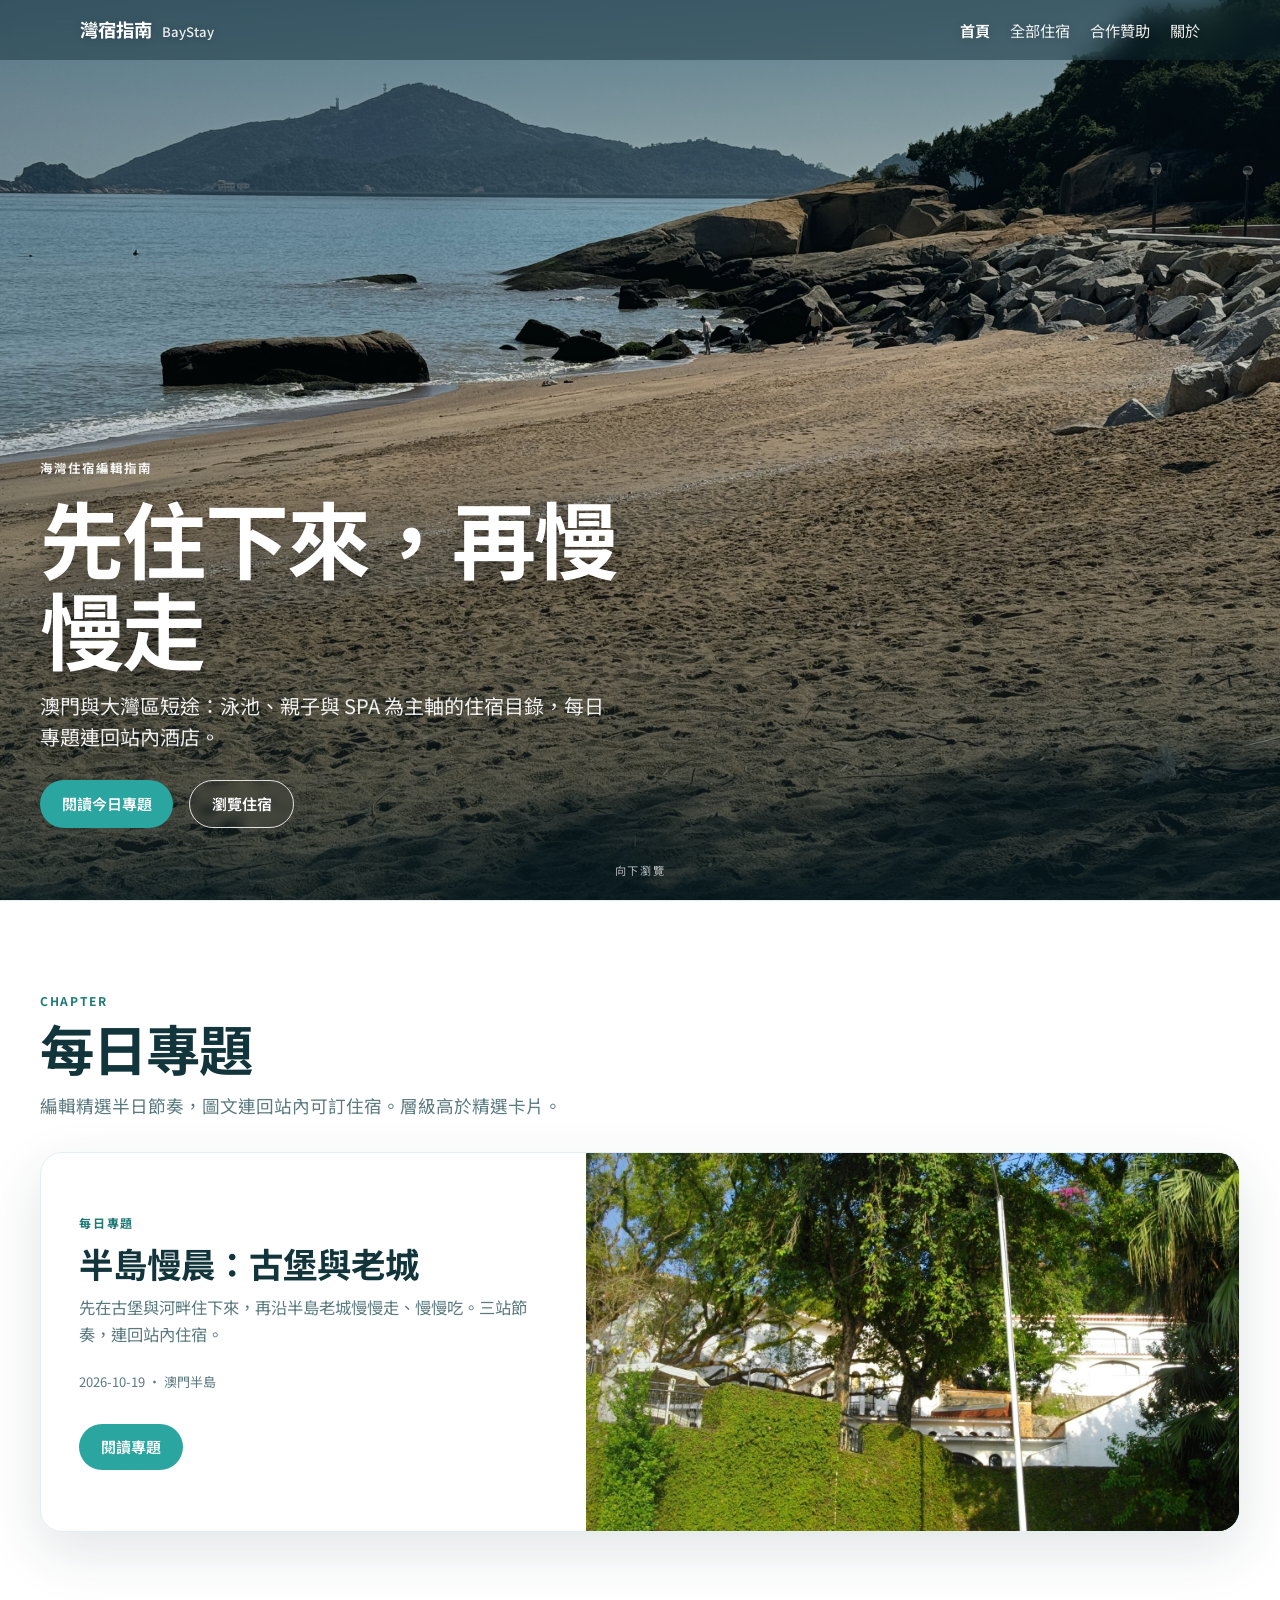
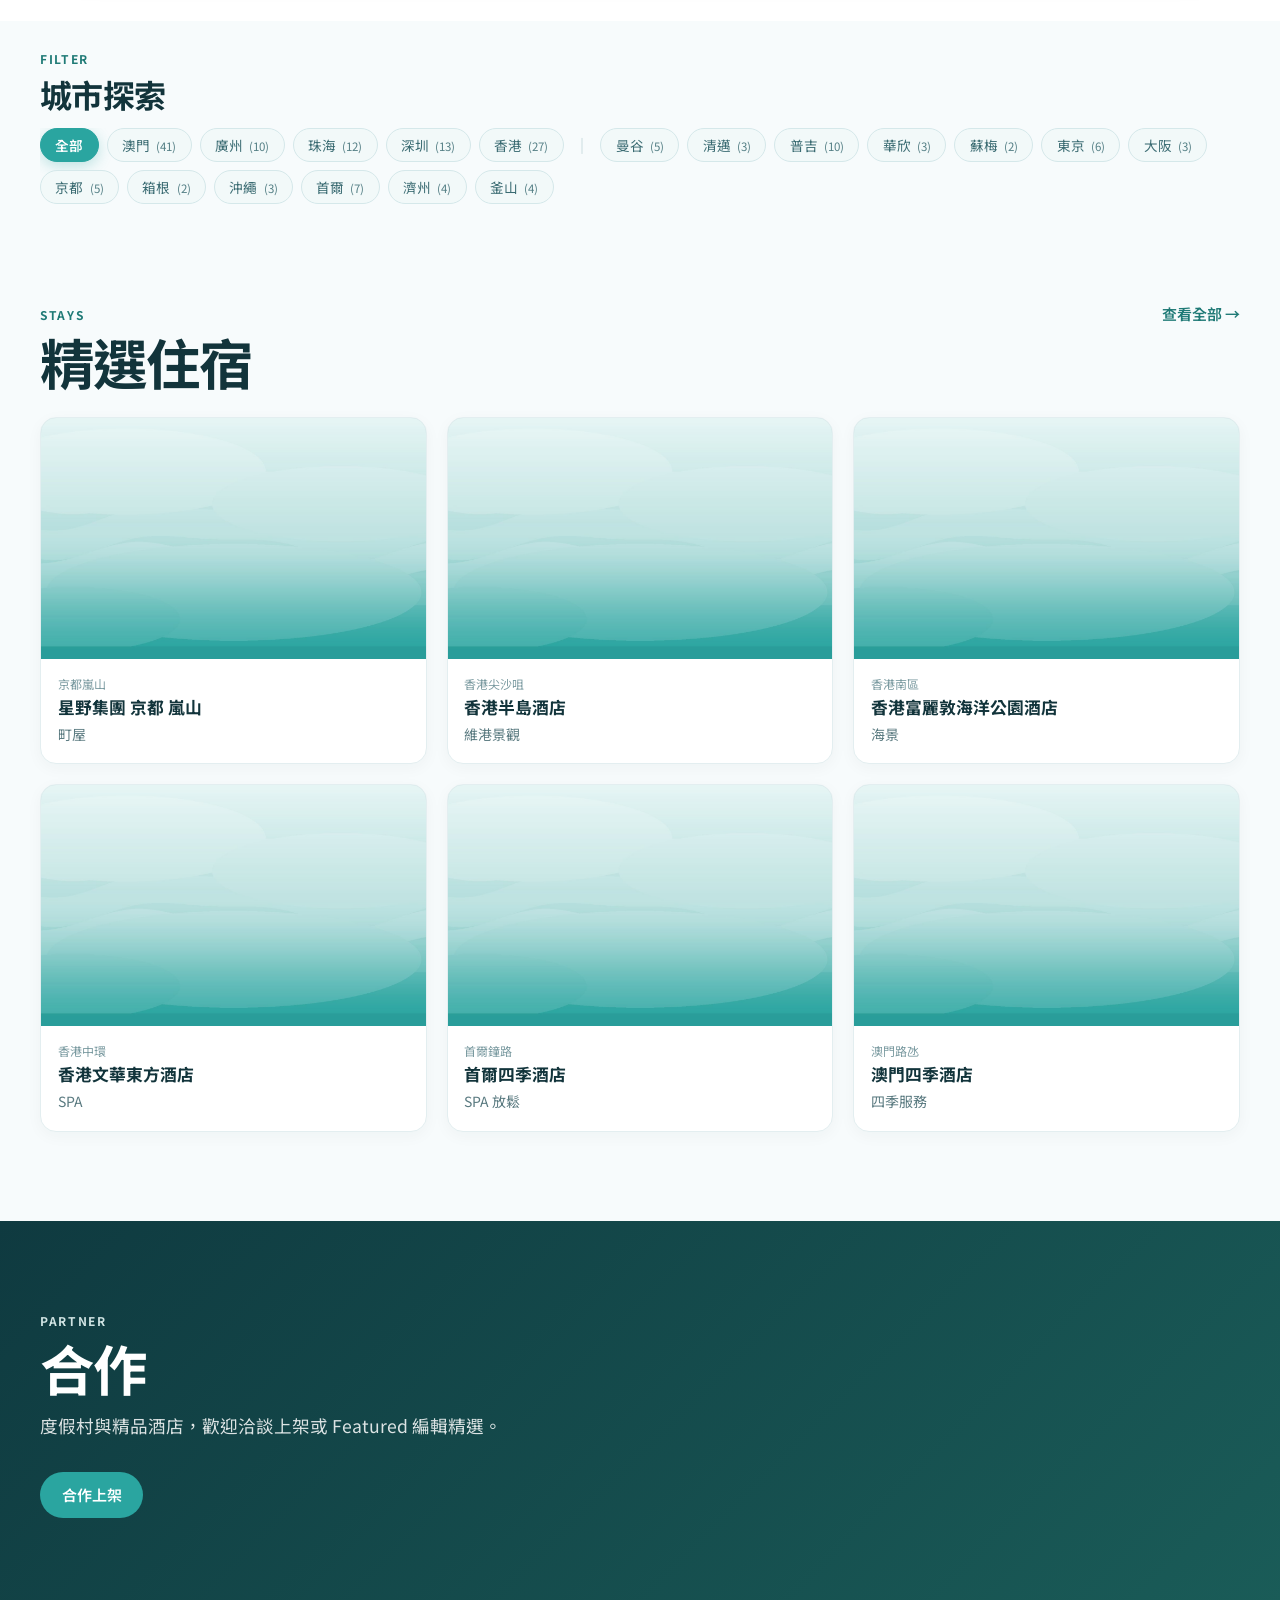
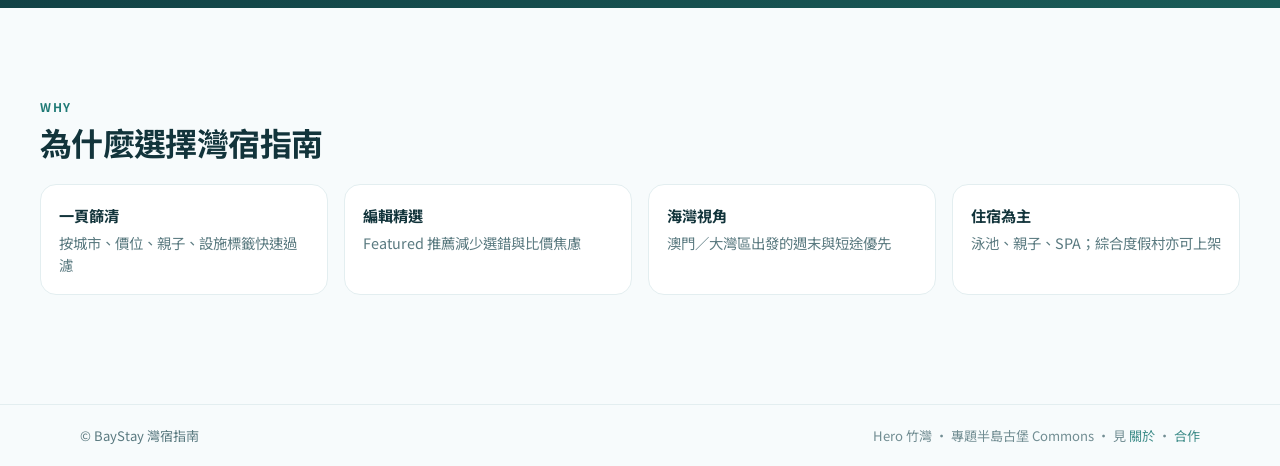
==== commit 1c44e666: "baystay: publish daily20 hotels (CACHE 20261020a) Published-only snapshot of 164 listings. Adds bs-m" ====
--- a/baystay/index.html
+++ b/baystay/index.html
@@ -5,7 +5,7 @@
   <meta name="viewport" content="width=device-width, initial-scale=1" />
   <title>灣宿指南 BayStay｜從海灣出發，住進亞洲的清涼</title>
   <meta name="description" content="大灣區與亞洲熱門度假村／酒店目錄。聚焦泳池、親子、SPA 與放鬆。每日專題連回站內住宿。" />
-  <link rel="stylesheet" href="assets/style.css?v=20261019p" />
+  <link rel="stylesheet" href="assets/style.css?v=20261020a" />
 </head>
 <body>
   <!-- LN editorial v1 · design/ln-editorial-v1 · Soft PASS stack 0.92/0.93/0.94 · no preview banner -->
@@ -111,7 +111,7 @@
     </div>
   </footer>
 
-  <script src="assets/common.js?v=20261019p"></script>
+  <script src="assets/common.js?v=20261020a"></script>
   <script>
     if (typeof initMotionReveal === "function") initMotionReveal();
 
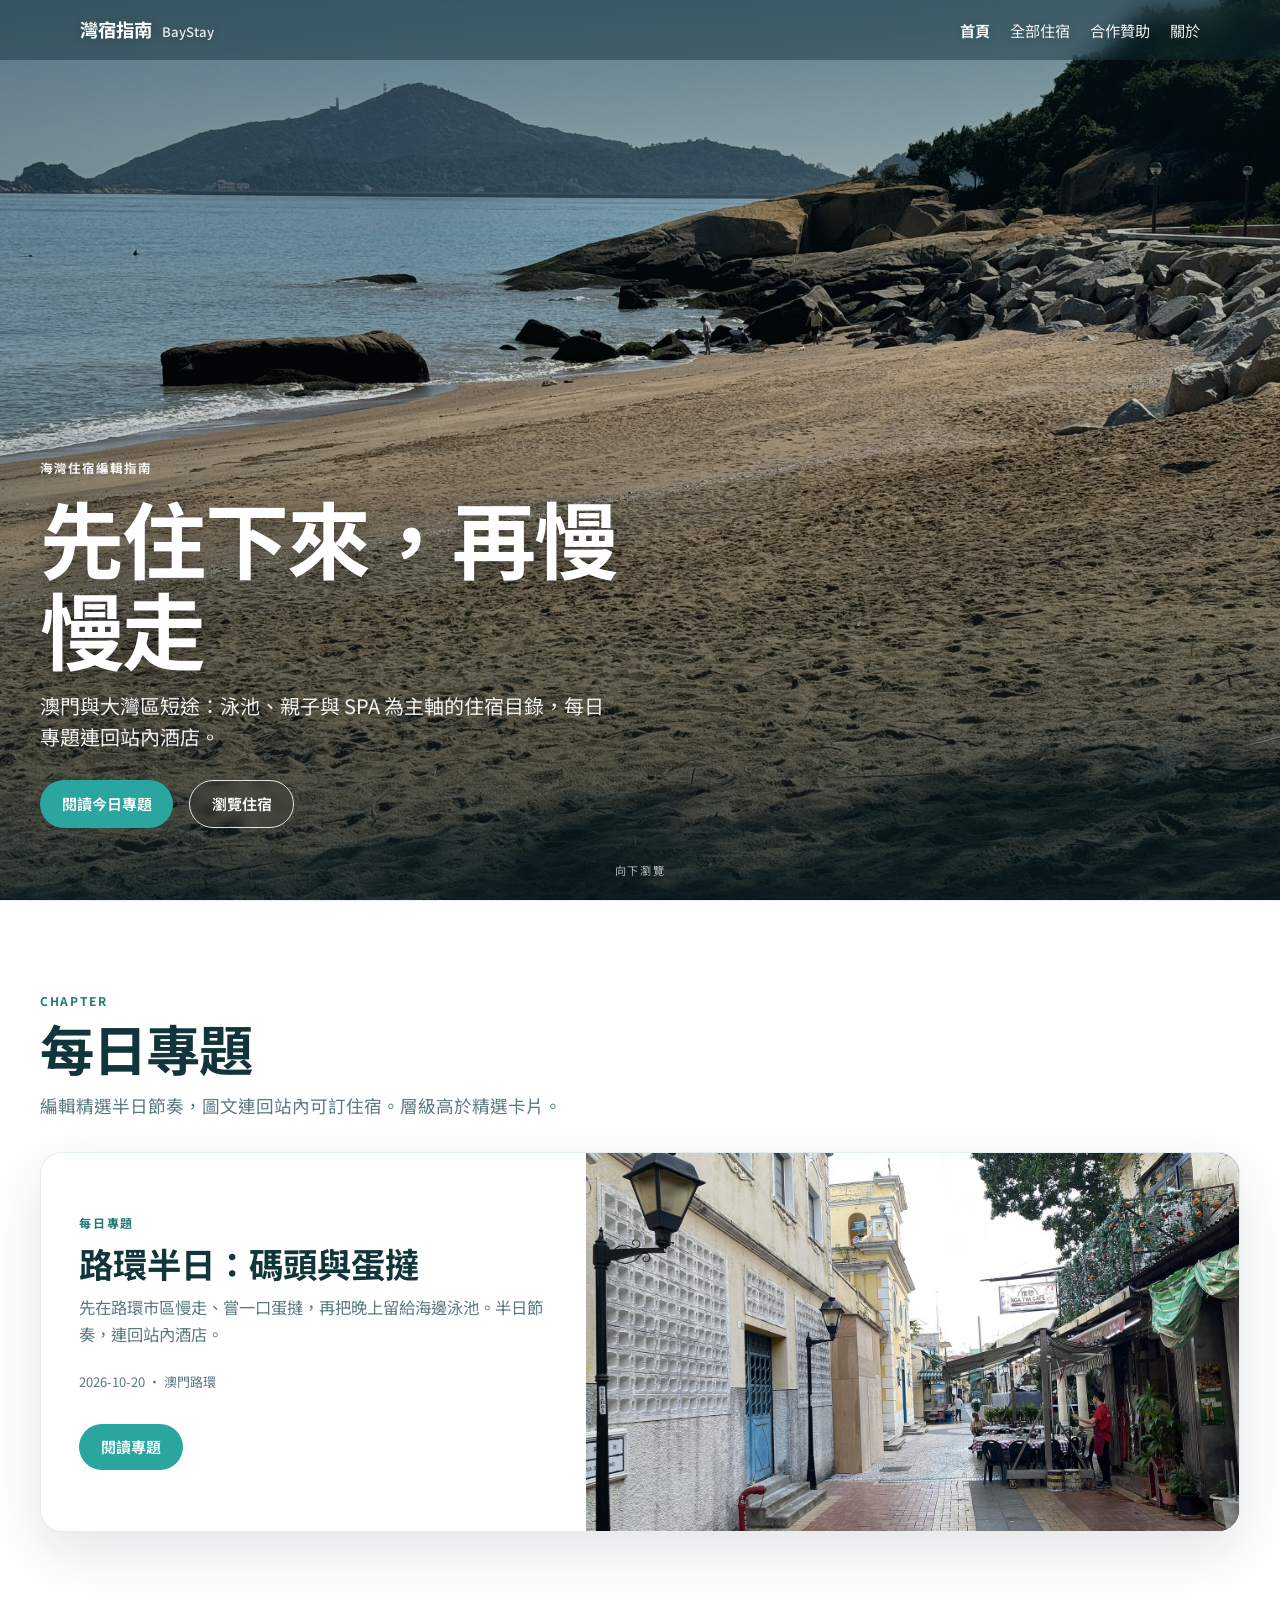
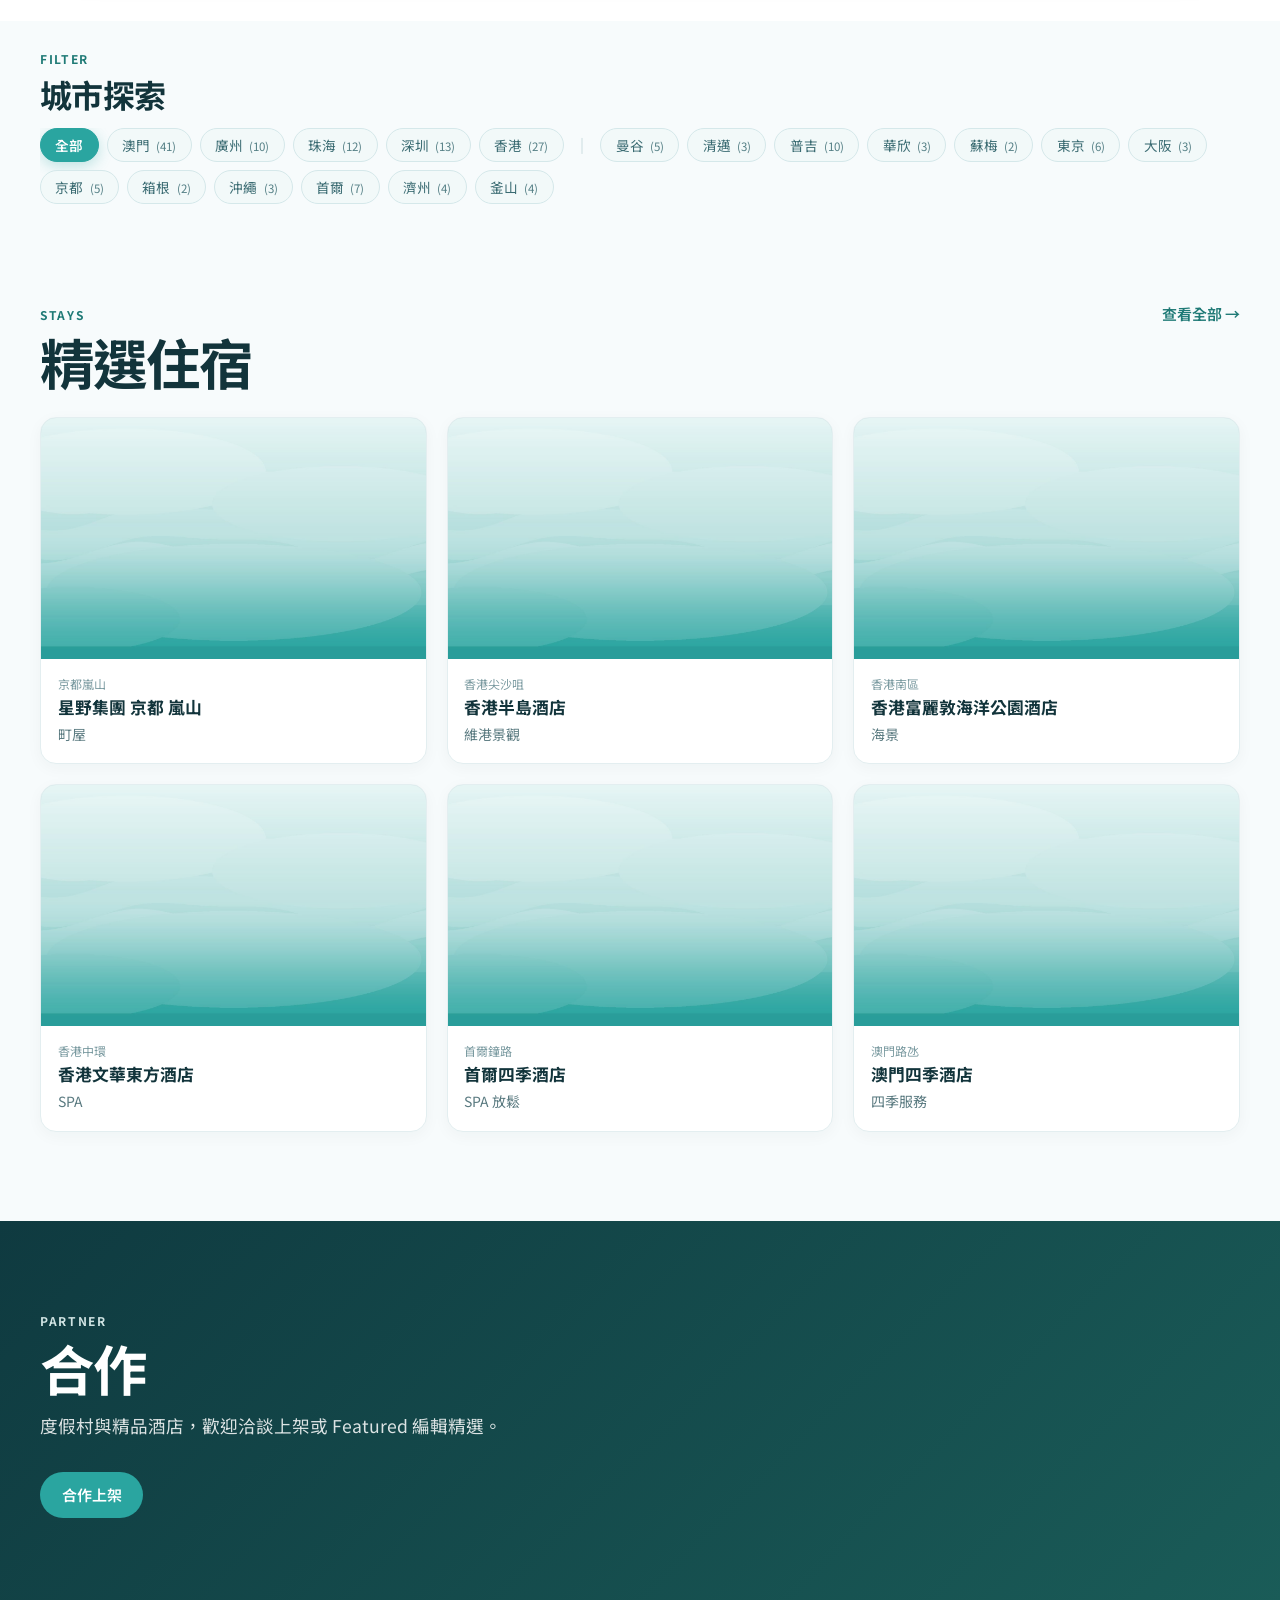
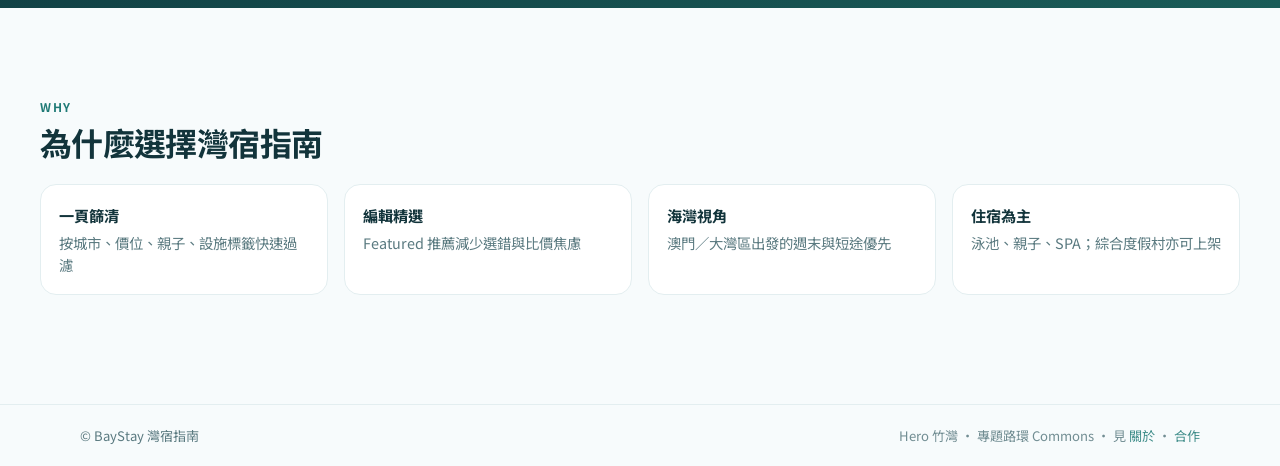
==== commit 8d14c0f4: "baystay: coloane slow half-day topic (CACHE 20261020a) Homepage daily topic now points at the Coloan" ====
--- a/baystay/index.html
+++ b/baystay/index.html
@@ -43,15 +43,15 @@
         <p class="chapter-kicker">CHAPTER</p>
         <h2 class="chapter-title">每日專題</h2>
         <p class="chapter-lead">編輯精選半日節奏，圖文連回站內可訂住宿。層級高於精選卡片。</p>
-        <a class="topic-stage" href="features/2026-10-19-peninsula-slow-morning.html">
+        <a class="topic-stage" href="features/2026-10-20-coloane-slow-halfday.html">
           <div class="copy">
             <p class="eyebrow">每日專題</p>
-            <h3>半島慢晨：古堡與老城</h3>
-            <p class="lead">先在古堡與河畔住下來，再沿半島老城慢慢走、慢慢吃。三站節奏，連回站內住宿。</p>
-            <p class="meta">2026-10-19 · 澳門半島</p>
+            <h3>路環半日：碼頭與蛋撻</h3>
+            <p class="lead">先在路環市區慢走、嘗一口蛋撻，再把晚上留給海邊泳池。半日節奏，連回站內酒店。</p>
+            <p class="meta">2026-10-20 · 澳門路環</p>
             <div class="cta-row"><span class="btn-primary" style="pointer-events:none">閱讀專題</span></div>
           </div>
-          <div class="media" role="img" aria-label="專題封面 · 聖地牙哥古堡 16:9" style="background-image:url('assets/features/peninsula-fort-16x9.jpg')"></div>
+          <div class="media" role="img" aria-label="專題封面 · 路環市區 16:9" style="background-image:url('assets/features/coloane-village-16x9.jpg')"></div>
         </a>
       </div>
     </section>
@@ -107,7 +107,7 @@
   <footer class="site-footer">
     <div class="wrap inner">
       <span>© BayStay 灣宿指南</span>
-      <span class="credit">Hero 竹灣 · 專題半島古堡 Commons · 見 <a href="about.html">關於</a> · <a href="partner.html">合作</a></span>
+      <span class="credit">Hero 竹灣 · 專題路環 Commons · 見 <a href="about.html">關於</a> · <a href="partner.html">合作</a></span>
     </div>
   </footer>
 
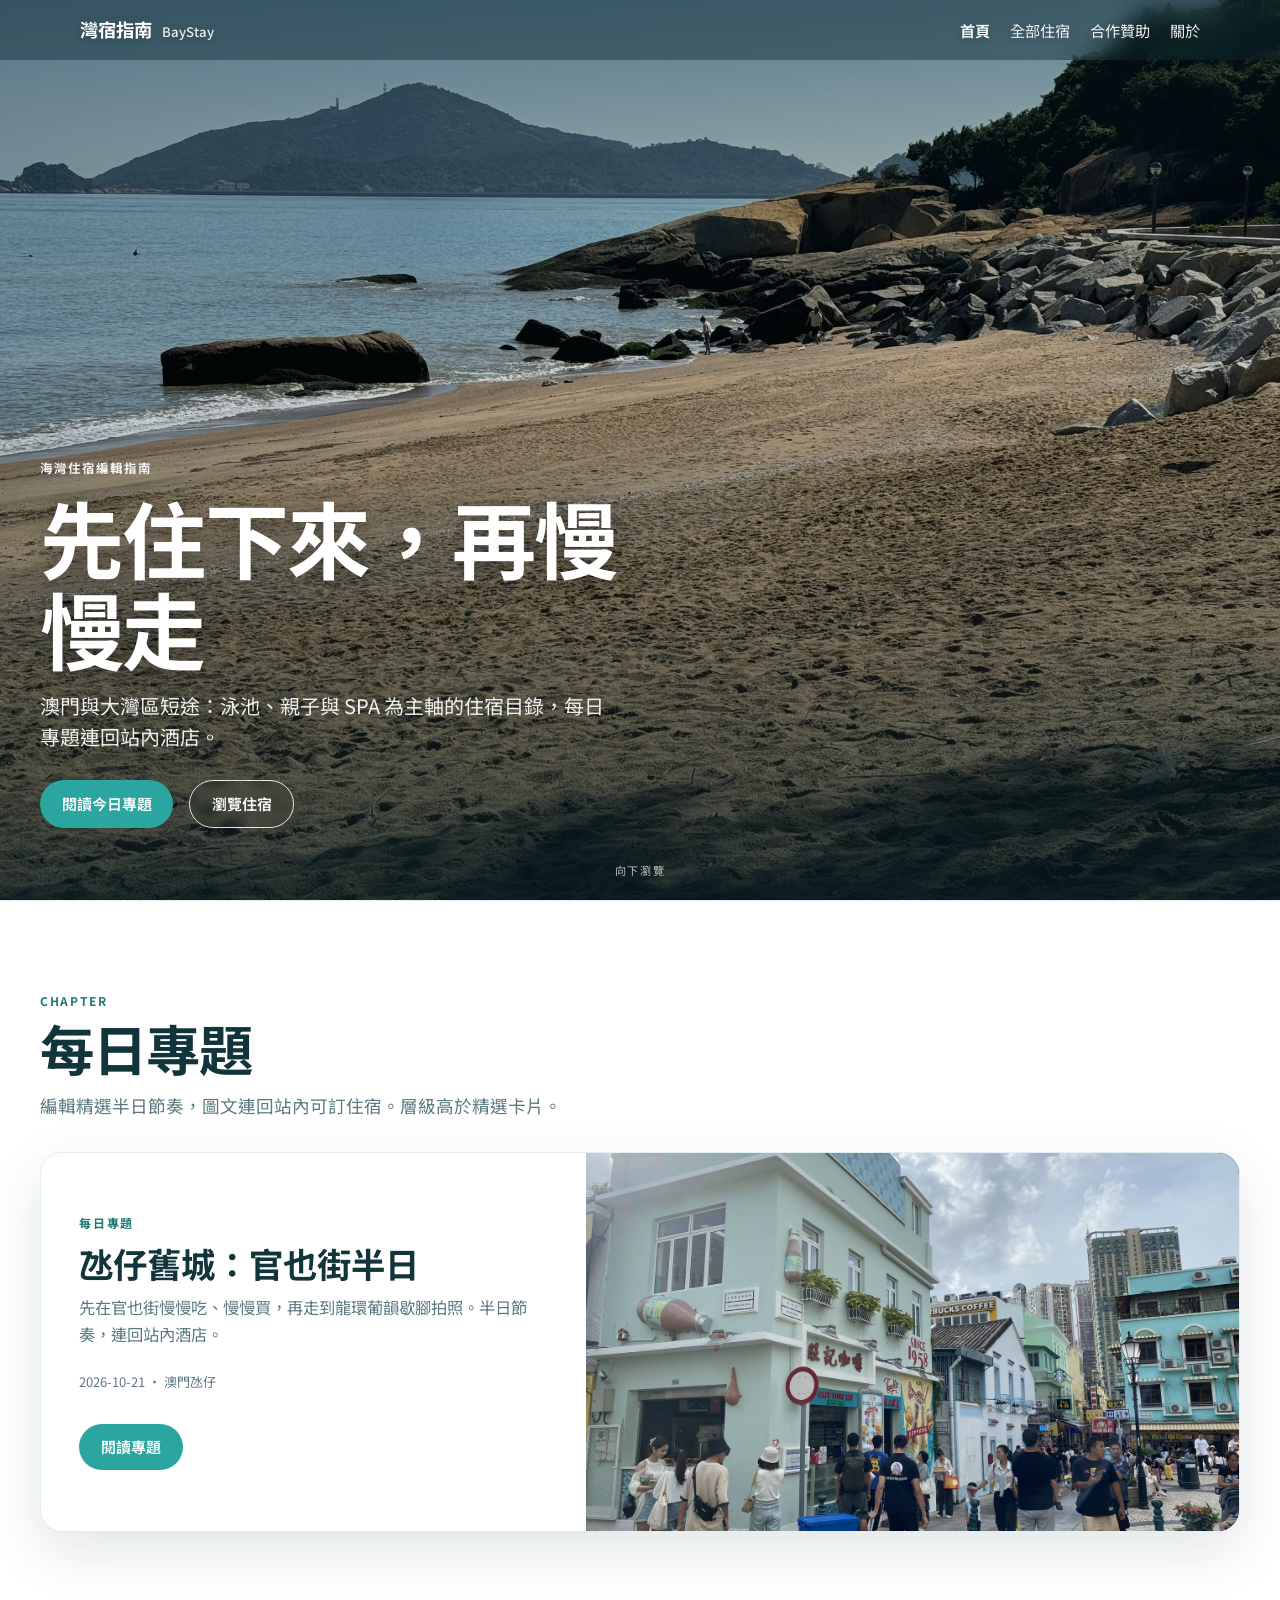
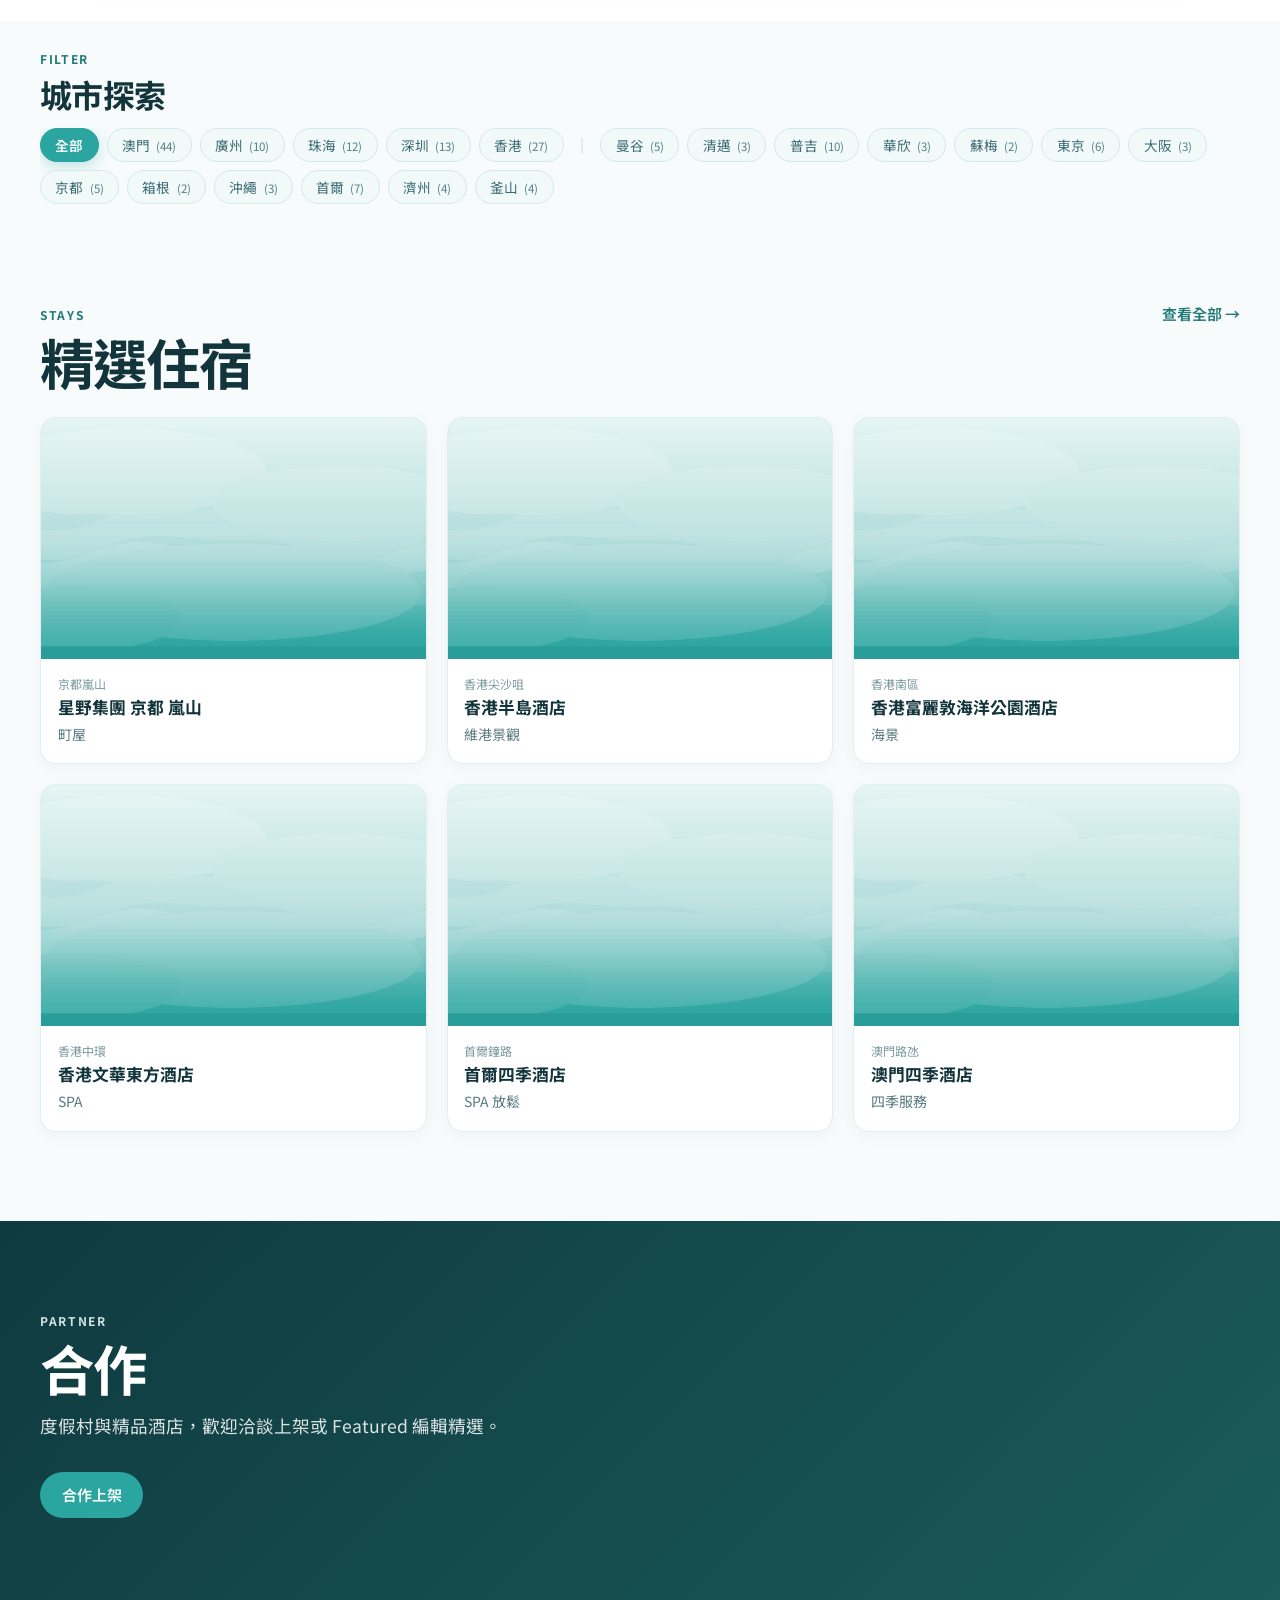
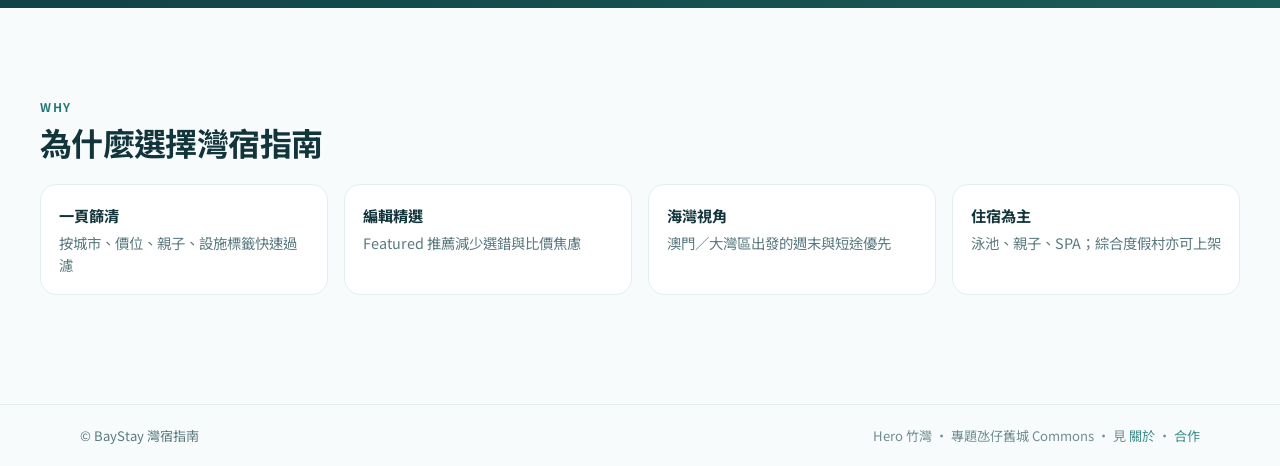
==== commit 12139c3f: "baystay: publish 167-hotel snapshot and taipa daily topic (CACHE 20261021a) Replace listings.json wi" ====
--- a/baystay/index.html
+++ b/baystay/index.html
@@ -5,7 +5,7 @@
   <meta name="viewport" content="width=device-width, initial-scale=1" />
   <title>灣宿指南 BayStay｜從海灣出發，住進亞洲的清涼</title>
   <meta name="description" content="大灣區與亞洲熱門度假村／酒店目錄。聚焦泳池、親子、SPA 與放鬆。每日專題連回站內住宿。" />
-  <link rel="stylesheet" href="assets/style.css?v=20261020a" />
+  <link rel="stylesheet" href="assets/style.css?v=20261021a" />
 </head>
 <body>
   <!-- LN editorial v1 · design/ln-editorial-v1 · Soft PASS stack 0.92/0.93/0.94 · no preview banner -->
@@ -37,21 +37,21 @@
       <span class="scroll-hint" aria-hidden="true">向下瀏覽</span>
     </section>
 
-    <!-- 2. 每日專題 — larger than Featured · peninsula fort media -->
+    <!-- 2. 每日專題 — larger than Featured · taipa village / Rua do Cunha -->
     <section class="ln-chapter chapter-topic motion-reveal" id="daily-topic" aria-label="每日專題">
       <div class="wrap-ln">
         <p class="chapter-kicker">CHAPTER</p>
         <h2 class="chapter-title">每日專題</h2>
         <p class="chapter-lead">編輯精選半日節奏，圖文連回站內可訂住宿。層級高於精選卡片。</p>
-        <a class="topic-stage" href="features/2026-10-20-coloane-slow-halfday.html">
+        <a class="topic-stage" href="features/2026-10-21-taipa-village-halfday.html">
           <div class="copy">
             <p class="eyebrow">每日專題</p>
-            <h3>路環半日：碼頭與蛋撻</h3>
-            <p class="lead">先在路環市區慢走、嘗一口蛋撻，再把晚上留給海邊泳池。半日節奏，連回站內酒店。</p>
-            <p class="meta">2026-10-20 · 澳門路環</p>
+            <h3>氹仔舊城：官也街半日</h3>
+            <p class="lead">先在官也街慢慢吃、慢慢買，再走到龍環葡韻歇腳拍照。半日節奏，連回站內酒店。</p>
+            <p class="meta">2026-10-21 · 澳門氹仔</p>
             <div class="cta-row"><span class="btn-primary" style="pointer-events:none">閱讀專題</span></div>
           </div>
-          <div class="media" role="img" aria-label="專題封面 · 路環市區 16:9" style="background-image:url('assets/features/coloane-village-16x9.jpg')"></div>
+          <div class="media" role="img" aria-label="專題封面 · 官也街／氹仔舊城 16:9" style="background-image:url('assets/features/taipa-village-16x9.jpg')"></div>
         </a>
       </div>
     </section>
@@ -107,11 +107,11 @@
   <footer class="site-footer">
     <div class="wrap inner">
       <span>© BayStay 灣宿指南</span>
-      <span class="credit">Hero 竹灣 · 專題路環 Commons · 見 <a href="about.html">關於</a> · <a href="partner.html">合作</a></span>
+      <span class="credit">Hero 竹灣 · 專題氹仔舊城 Commons · 見 <a href="about.html">關於</a> · <a href="partner.html">合作</a></span>
     </div>
   </footer>
 
-  <script src="assets/common.js?v=20261020a"></script>
+  <script src="assets/common.js?v=20261021a"></script>
   <script>
     if (typeof initMotionReveal === "function") initMotionReveal();
 
